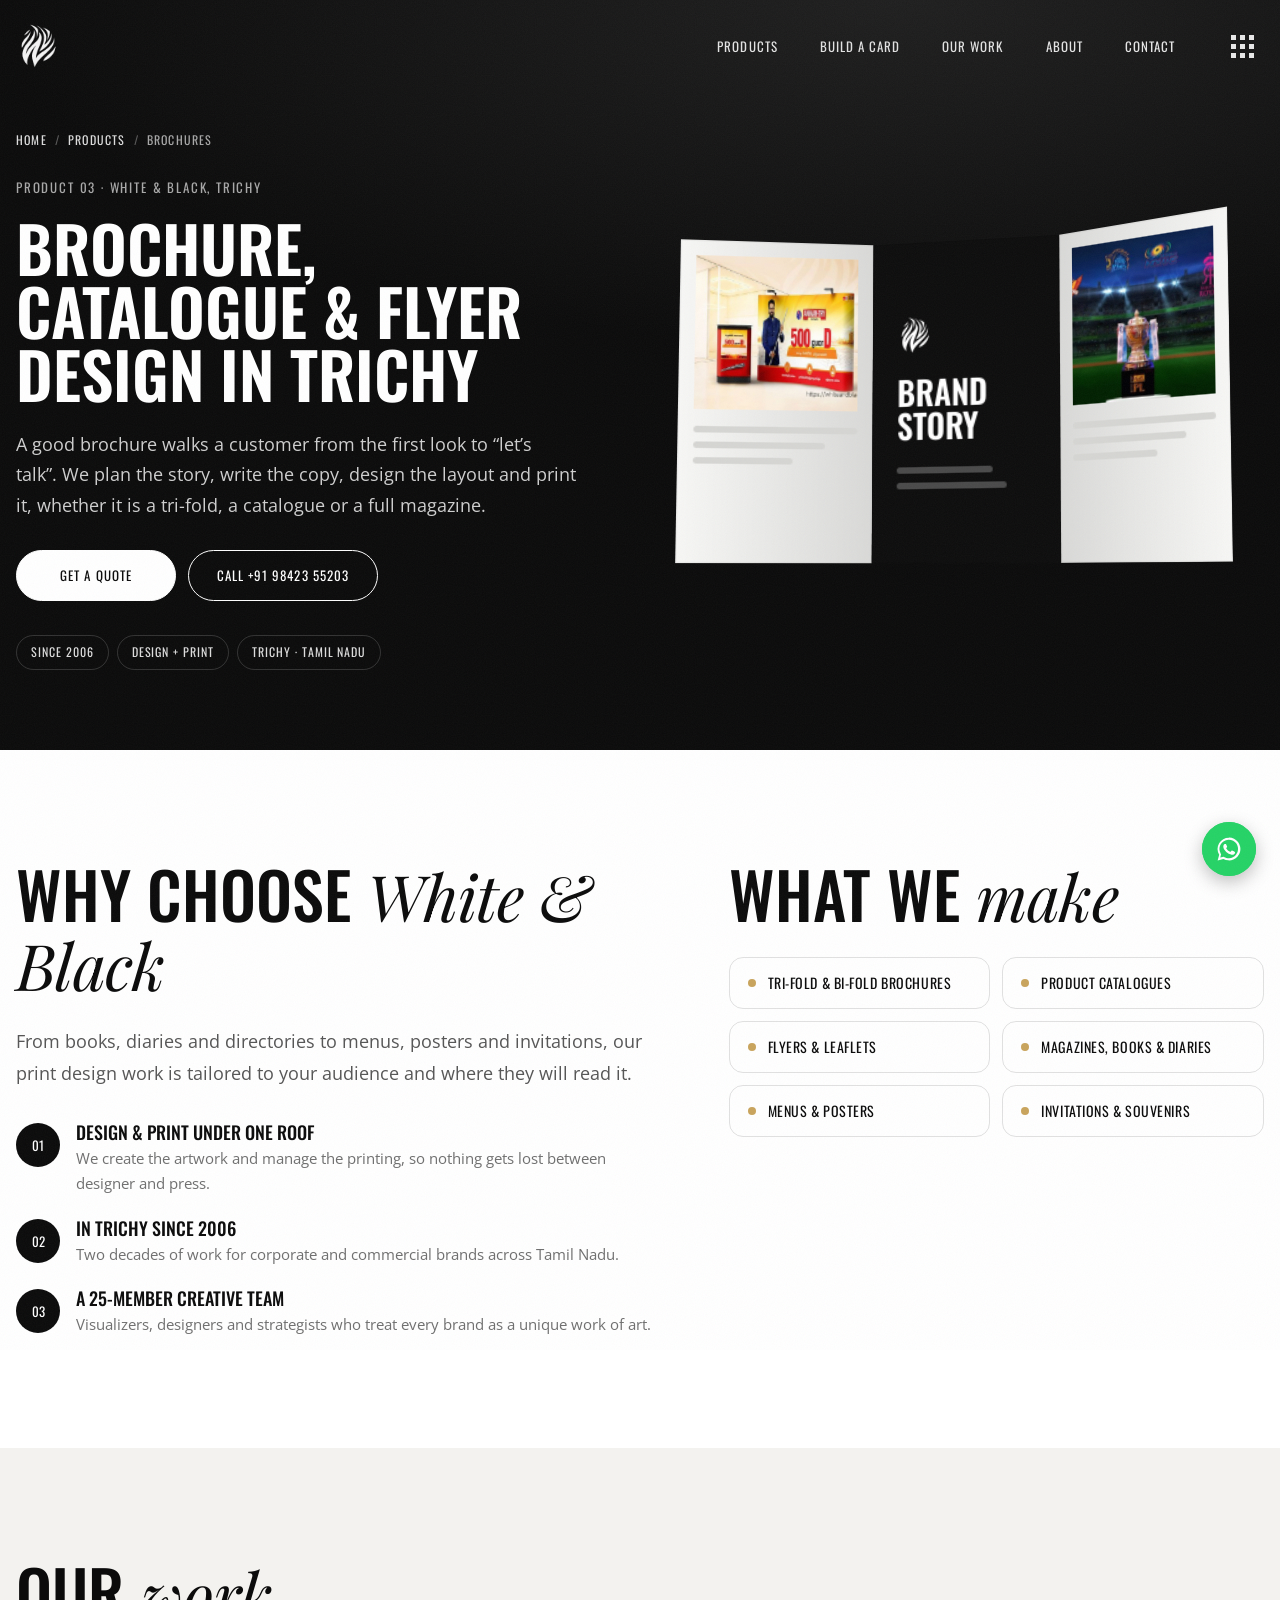
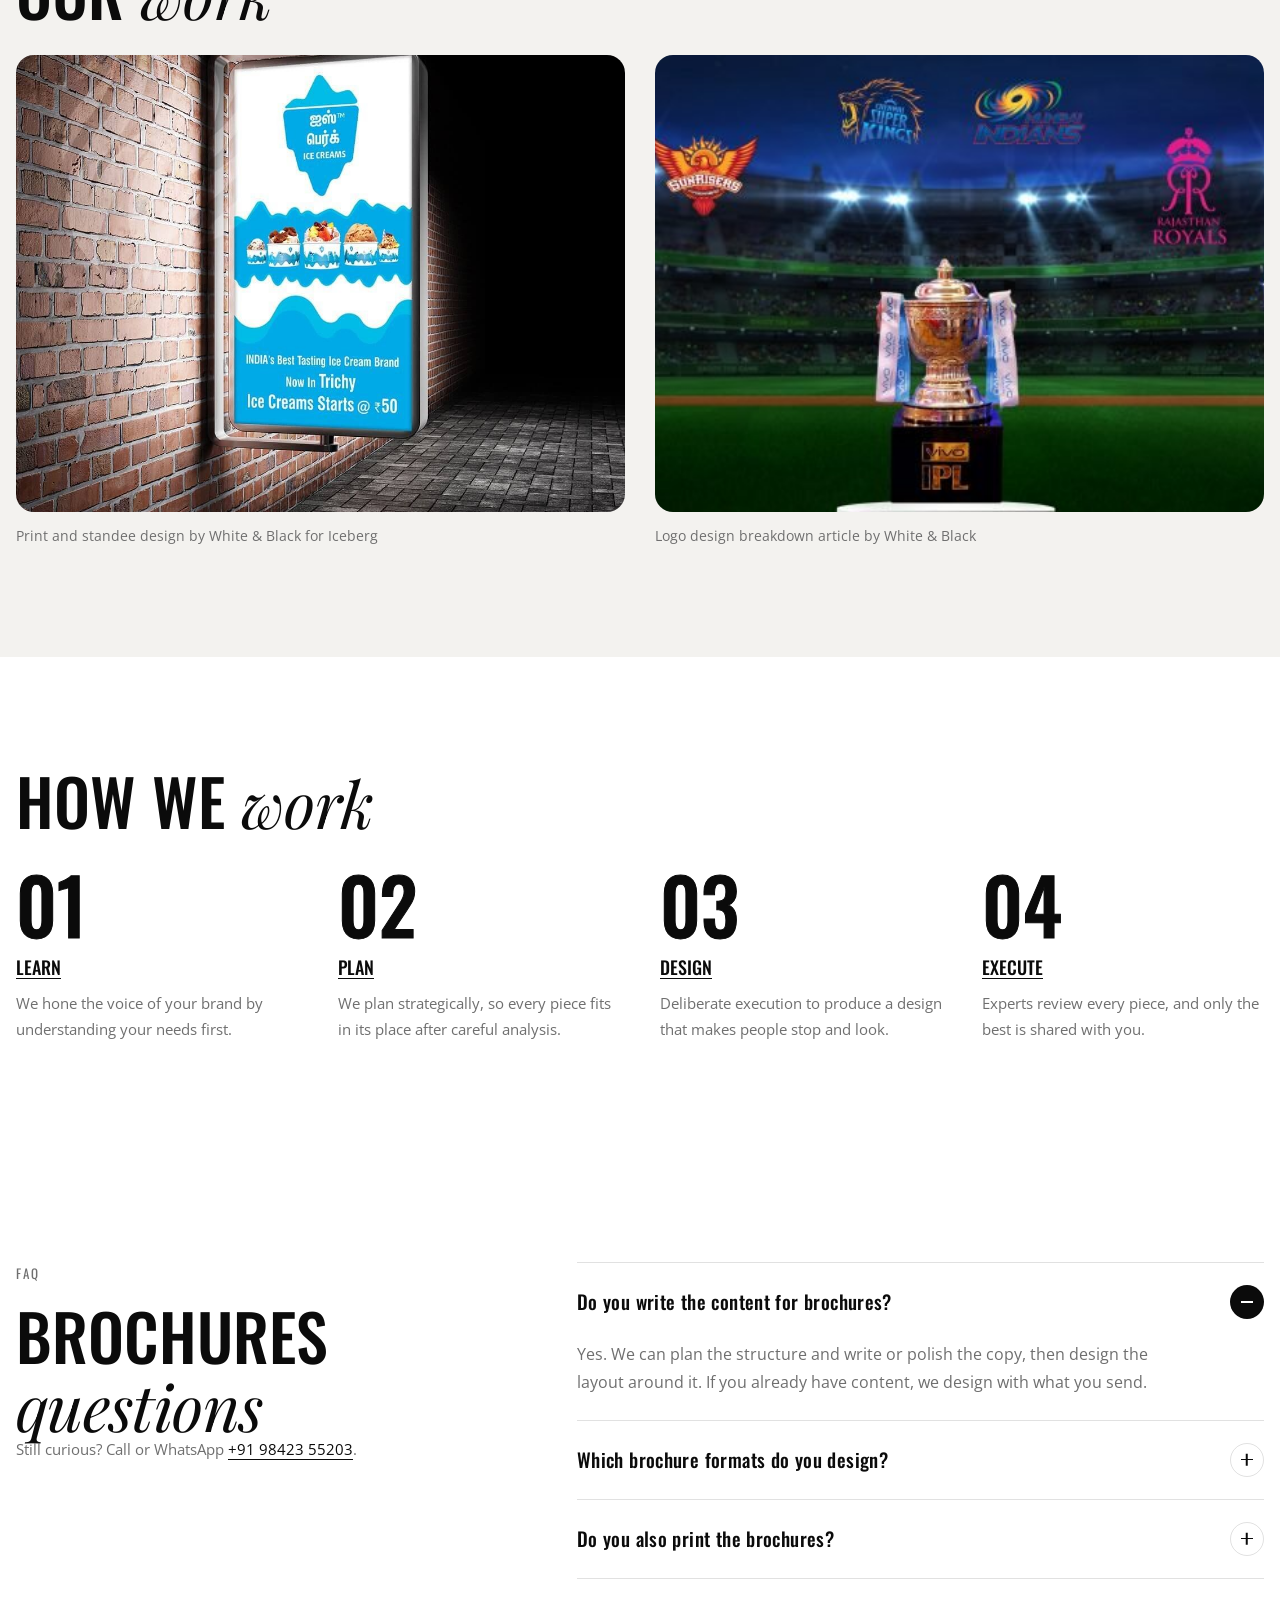
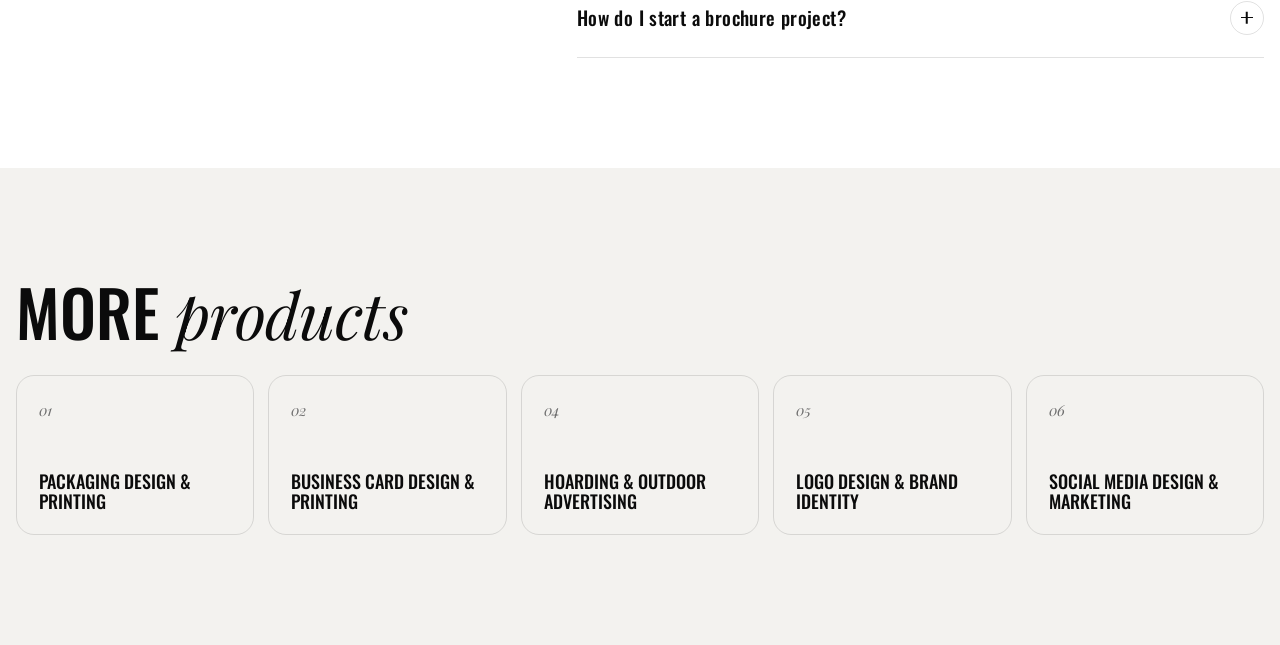
==== brochure-catalogue-design-trichy/index.html @ 186b3cb5 "White & Black website: animated product showcase, product pages and SEO" ====
<!doctype html>
<html lang="en-IN">
<head>
  <meta charset="utf-8">
  <meta name="viewport" content="width=device-width, initial-scale=1">
  <title>Brochure, Catalogue &amp; Flyer Design and Printing in Trichy | White &amp; Black</title>
  <meta name="description" content="Tri-fold brochures, product catalogues, flyers, menus, magazines and invitations designed and printed in Trichy by White &amp; Black, creative agency since 2006.">
  <link rel="canonical" href="https://whiteandblack.in/brochure-catalogue-design-trichy/">
  <meta name="robots" content="index, follow, max-image-preview:large, max-snippet:-1">
  <meta name="theme-color" content="#0b0b0b">
  <meta name="geo.region" content="IN-TN">
  <meta name="geo.placename" content="Tiruchirappalli, Tamil Nadu">
  <meta property="og:type" content="website">
  <meta property="og:site_name" content="White &amp; Black">
  <meta property="og:locale" content="en_IN">
  <meta property="og:title" content="Brochure, Catalogue &amp; Flyer Design and Printing in Trichy | White &amp; Black">
  <meta property="og:description" content="Tri-fold brochures, product catalogues, flyers, menus, magazines and invitations designed and printed in Trichy by White &amp; Black, creative agency since 2006.">
  <meta property="og:url" content="https://whiteandblack.in/brochure-catalogue-design-trichy/">
  <meta property="og:image" content="https://whiteandblack.in/images/case-1.jpg">
  <meta name="twitter:card" content="summary_large_image">
  <meta name="twitter:site" content="@whitenblackin">
  <meta name="twitter:title" content="Brochure, Catalogue &amp; Flyer Design and Printing in Trichy | White &amp; Black">
  <meta name="twitter:description" content="Tri-fold brochures, product catalogues, flyers, menus, magazines and invitations designed and printed in Trichy by White &amp; Black, creative agency since 2006.">
  <meta name="twitter:image" content="https://whiteandblack.in/images/case-1.jpg">
  <link rel="icon" type="image/png" href="../images/logo.png">
  <link rel="apple-touch-icon" href="../images/logo.png">
  <link rel="preconnect" href="https://fonts.googleapis.com">
  <link rel="preconnect" href="https://fonts.gstatic.com" crossorigin>
  <link href="https://fonts.googleapis.com/css2?family=Oswald:wght@300;400;500;600;700&family=Open+Sans:wght@400;600&family=Playfair+Display:ital,wght@1,400;1,600&display=swap" rel="stylesheet">
  <link rel="stylesheet" href="../style.css?v=14">
  <link rel="stylesheet" href="../product.css?v=3">
  <script type="application/ld+json">
{
  "@context": "https://schema.org",
  "@graph": [
    {
      "@type": "Service",
      "@id": "https://whiteandblack.in/brochure-catalogue-design-trichy/#service",
      "name": "Brochure & Catalogue Design",
      "serviceType": "Brochure & Catalogue Design",
      "description": "Tri-fold brochures, product catalogues, flyers, menus, magazines and invitations designed and printed in Trichy by White & Black, creative agency since 2006.",
      "url": "https://whiteandblack.in/brochure-catalogue-design-trichy/",
      "image": "https://whiteandblack.in/images/case-1.jpg",
      "areaServed": [
        {
          "@type": "City",
          "name": "Tiruchirappalli"
        },
        {
          "@type": "State",
          "name": "Tamil Nadu"
        }
      ],
      "provider": {
        "@type": "ProfessionalService",
        "@id": "https://whiteandblack.in/#business",
        "name": "White & Black",
        "url": "https://whiteandblack.in/",
        "telephone": "+919842355203",
        "email": "mail@whiteandblack.in",
        "image": "https://whiteandblack.in/images/hero-1.jpg",
        "address": {
          "@type": "PostalAddress",
          "streetAddress": "D46A, ABC Lotus Arcade, 6th Cross, Thillai Nagar East Extension",
          "addressLocality": "Tiruchirappalli",
          "addressRegion": "Tamil Nadu",
          "postalCode": "620018",
          "addressCountry": "IN"
        }
      },
      "hasOfferCatalog": {
        "@type": "OfferCatalog",
        "name": "Brochure & Catalogue Design",
        "itemListElement": [
          {
            "@type": "Offer",
            "itemOffered": {
              "@type": "Service",
              "name": "Tri-fold & bi-fold brochures"
            }
          },
          {
            "@type": "Offer",
            "itemOffered": {
              "@type": "Service",
              "name": "Product catalogues"
            }
          },
          {
            "@type": "Offer",
            "itemOffered": {
              "@type": "Service",
              "name": "Flyers & leaflets"
            }
          },
          {
            "@type": "Offer",
            "itemOffered": {
              "@type": "Service",
              "name": "Magazines, books & diaries"
            }
          },
          {
            "@type": "Offer",
            "itemOffered": {
              "@type": "Service",
              "name": "Menus & posters"
            }
          },
          {
            "@type": "Offer",
            "itemOffered": {
              "@type": "Service",
              "name": "Invitations & souvenirs"
            }
          }
        ]
      }
    },
    {
      "@type": "WebPage",
      "@id": "https://whiteandblack.in/brochure-catalogue-design-trichy/#webpage",
      "url": "https://whiteandblack.in/brochure-catalogue-design-trichy/",
      "name": "Brochure, Catalogue & Flyer Design and Printing in Trichy | White & Black",
      "description": "Tri-fold brochures, product catalogues, flyers, menus, magazines and invitations designed and printed in Trichy by White & Black, creative agency since 2006.",
      "isPartOf": {
        "@id": "https://whiteandblack.in/#website"
      },
      "about": {
        "@id": "https://whiteandblack.in/brochure-catalogue-design-trichy/#service"
      },
      "breadcrumb": {
        "@id": "https://whiteandblack.in/brochure-catalogue-design-trichy/#breadcrumb"
      },
      "inLanguage": "en-IN",
      "primaryImageOfPage": "https://whiteandblack.in/images/case-1.jpg"
    },
    {
      "@type": "BreadcrumbList",
      "@id": "https://whiteandblack.in/brochure-catalogue-design-trichy/#breadcrumb",
      "itemListElement": [
        {
          "@type": "ListItem",
          "position": 1,
          "name": "Home",
          "item": "https://whiteandblack.in/"
        },
        {
          "@type": "ListItem",
          "position": 2,
          "name": "Products",
          "item": "https://whiteandblack.in/#services"
        },
        {
          "@type": "ListItem",
          "position": 3,
          "name": "Brochure & Catalogue Design",
          "item": "https://whiteandblack.in/brochure-catalogue-design-trichy/"
        }
      ]
    },
    {
      "@type": "FAQPage",
      "@id": "https://whiteandblack.in/brochure-catalogue-design-trichy/#faq",
      "mainEntity": [
        {
          "@type": "Question",
          "name": "Do you write the content for brochures?",
          "acceptedAnswer": {
            "@type": "Answer",
            "text": "Yes. We can plan the structure and write or polish the copy, then design the layout around it. If you already have content, we design with what you send."
          }
        },
        {
          "@type": "Question",
          "name": "Which brochure formats do you design?",
          "acceptedAnswer": {
            "@type": "Answer",
            "text": "Tri-fold, bi-fold and multi-page brochures, product catalogues, flyers, leaflets, magazines, menus, directories, diaries and invitations."
          }
        },
        {
          "@type": "Question",
          "name": "Do you also print the brochures?",
          "acceptedAnswer": {
            "@type": "Answer",
            "text": "Yes. As a print partner we prepare print-ready files and manage the printing, so the colours and folds come out as designed."
          }
        },
        {
          "@type": "Question",
          "name": "How do I start a brochure project?",
          "acceptedAnswer": {
            "@type": "Answer",
            "text": "Call or WhatsApp us on +91 98423 55203 or send your requirement through the quote form with the format, page count and quantity you need."
          }
        }
      ]
    }
  ]
}
  </script>
</head>
<body class="ppage" data-product="Brochure &amp; Catalogue Design">

  <header class="header" id="header">
    <div class="container header__inner">
      <a href="../" class="logo" aria-label="Home"><span class="logo-mask"></span></a>
      <nav class="nav">
        <a href="../#services" class="roll">Products</a>
        <a href="../#build" class="roll">Build a Card</a>
        <a href="../#work" class="roll">Our Work</a>
        <a href="../#about" class="roll">About</a>
        <a href="../#contact" class="roll">Contact</a>
      </nav>
      <button class="grid-btn" id="menuBtn" aria-label="Open menu" aria-expanded="false" data-magnetic="0.4">
        <span></span><span></span><span></span><span></span><span></span><span></span><span></span><span></span><span></span>
      </button>
    </div>
  </header>

  <div class="menu" id="menu" aria-hidden="true" data-lenis-prevent>
    <div class="menu__bg"></div>
    <div class="container menu__inner">
      <nav class="menu__nav">
        <a href="../#products" style="--i:0"><span class="menu__no">01</span><span class="menu__mask"><span class="menu__txt">Products</span></span></a>
        <a href="../#services" style="--i:1"><span class="menu__no">02</span><span class="menu__mask"><span class="menu__txt">Services</span></span></a>
        <a href="../#build" style="--i:2"><span class="menu__no">03</span><span class="menu__mask"><span class="menu__txt">Build a Card</span></span></a>
        <a href="../#work" style="--i:3"><span class="menu__no">04</span><span class="menu__mask"><span class="menu__txt">Our Work</span></span></a>
        <a href="../#about" style="--i:4"><span class="menu__no">05</span><span class="menu__mask"><span class="menu__txt">About</span></span></a>
        <a href="../#contact" style="--i:5"><span class="menu__no">06</span><span class="menu__mask"><span class="menu__txt">Contact</span></span></a>
      </nav>
      <div class="menu__side">
        <p class="label">Say hello</p>
        <a href="mailto:mail@whiteandblack.in" class="menu__mail">mail@whiteandblack.in</a>
        <p>D46A, ABC Lotus Arcade, 6th Cross, Thillai Nagar East Extn., Trichy 620018 · <a href="tel:+919842355203">+91 98423 55203</a></p>
        <div class="menu__social"><a href="https://www.facebook.com/whiteandblackindia/" target="_blank" rel="noopener">Facebook</a><a href="https://www.instagram.com/whiteandblack_in/" target="_blank" rel="noopener">Instagram</a><a href="https://www.linkedin.com/company/whiteandblackindia" target="_blank" rel="noopener">LinkedIn</a><a href="https://twitter.com/whitenblackin" target="_blank" rel="noopener">Twitter</a></div>
      </div>
    </div>
  </div>

  <main>
    <section class="phero">
      <div class="container phero__grid">
        <div>
          <nav class="crumbs" aria-label="Breadcrumb"><ol><li><a href="../">Home</a></li><li><a href="../#services">Products</a></li><li aria-current="page">Brochures</li></ol></nav>
          <p class="label">Product 03 · White &amp; Black, Trichy</p>
          <h1>Brochure, Catalogue &amp; Flyer Design in Trichy</h1>
          <p class="phero__intro">A good brochure walks a customer from the first look to “let’s talk”. We plan the story, write the copy, design the layout and print it, whether it is a tri-fold, a catalogue or a full magazine.</p>
          <div class="phero__cta">
            <button class="btn" data-open-popup>Get a Quote</button>
            <a href="tel:+919842355203" class="btn btn--ghost">Call +91 98423 55203</a>
          </div>
          <ul class="phero__facts"><li>Since 2006</li><li>Design + Print</li><li>Trichy · Tamil Nadu</li></ul>
        </div>
        <div class="pvisual" aria-hidden="true">
          <div class="prod is-active">
            <div class="tilt tilt--tri">
              <div class="trifold" id="trifold">
                <div class="tri tri--left"><div class="tri__img" style="background-image:url(../images/case-3.jpg)"></div><i></i><i></i><i></i></div>
                <div class="tri tri--mid"><span class="logo-mask"></span><b>Brand<br>Story</b><i></i><i></i></div>
                <div class="tri tri--right"><div class="tri__img" style="background-image:url(../images/blog-2.jpg)"></div><i></i><i></i><i></i></div>
              </div>
            </div>
          </div>
        </div>
      </div>
    </section>

    <section class="psec pabout">
      <div class="container pabout__grid">
        <div class="pabout__text">
          <h2 class="section-title" data-reveal>Why choose <em>White &amp; Black</em></h2>
          <p data-reveal>From books, diaries and directories to menus, posters and invitations, our print design work is tailored to your audience and where they will read it.</p>
          <ul class="reasons">
            <li data-reveal><i>01</i><div><h3>Design &amp; print under one roof</h3><p>We create the artwork and manage the printing, so nothing gets lost between designer and press.</p></div></li>
            <li data-reveal><i>02</i><div><h3>In Trichy since 2006</h3><p>Two decades of work for corporate and commercial brands across Tamil Nadu.</p></div></li>
            <li data-reveal><i>03</i><div><h3>A 25-member creative team</h3><p>Visualizers, designers and strategists who treat every brand as a unique work of art.</p></div></li>
          </ul>
        </div>
        <div>
          <h2 class="section-title" data-reveal>What we <em>make</em></h2>
          <ul class="items" data-reveal><li>Tri-fold &amp; bi-fold brochures</li><li>Product catalogues</li><li>Flyers &amp; leaflets</li><li>Magazines, books &amp; diaries</li><li>Menus &amp; posters</li><li>Invitations &amp; souvenirs</li></ul>
        </div>
      </div>
    </section>

    <section class="psec psec--cream pwork">
      <div class="container">
        <h2 class="section-title" data-reveal>Our <em>work</em></h2>
        <div class="pwork__grid"><figure data-reveal><img src="../images/case-1.jpg" alt="Print and standee design by White &amp; Black for Iceberg" loading="lazy" decoding="async"><figcaption>Print and standee design by White &amp; Black for Iceberg</figcaption></figure><figure data-reveal><img src="../images/blog-2.jpg" alt="Logo design breakdown article by White &amp; Black" loading="lazy" decoding="async"><figcaption>Logo design breakdown article by White &amp; Black</figcaption></figure></div>
      </div>
    </section>

    <section class="psec process">
      <div class="container">
        <h2 class="section-title" data-reveal>How we <em>work</em></h2>
        <div class="steps"><div class="step is-active"><span class="step__num">01</span><h3 class="step__t">Learn</h3><p>We hone the voice of your brand by understanding your needs first.</p></div><div class="step is-active"><span class="step__num">02</span><h3 class="step__t">Plan</h3><p>We plan strategically, so every piece fits in its place after careful analysis.</p></div><div class="step is-active"><span class="step__num">03</span><h3 class="step__t">Design</h3><p>Deliberate execution to produce a design that makes people stop and look.</p></div><div class="step is-active"><span class="step__num">04</span><h3 class="step__t">Execute</h3><p>Experts review every piece, and only the best is shared with you.</p></div></div>
      </div>
    </section>

    <section class="psec faq" id="faq">
      <div class="container faq__grid">
        <div class="faq__head">
          <p class="label">FAQ</p>
          <h2 class="section-title">Brochures <em>questions</em></h2>
          <p class="faq__note">Still curious? Call or WhatsApp <a href="tel:+919842355203">+91 98423 55203</a>.</p>
        </div>
        <div class="faq__list">
          <details class="faq__item" open><summary><h3 class="faq__q">Do you write the content for brochures?</h3><i></i></summary><p class="faq__a">Yes. We can plan the structure and write or polish the copy, then design the layout around it. If you already have content, we design with what you send.</p></details>
          <details class="faq__item"><summary><h3 class="faq__q">Which brochure formats do you design?</h3><i></i></summary><p class="faq__a">Tri-fold, bi-fold and multi-page brochures, product catalogues, flyers, leaflets, magazines, menus, directories, diaries and invitations.</p></details>
          <details class="faq__item"><summary><h3 class="faq__q">Do you also print the brochures?</h3><i></i></summary><p class="faq__a">Yes. As a print partner we prepare print-ready files and manage the printing, so the colours and folds come out as designed.</p></details>
          <details class="faq__item"><summary><h3 class="faq__q">How do I start a brochure project?</h3><i></i></summary><p class="faq__a">Call or WhatsApp us on +91 98423 55203 or send your requirement through the quote form with the format, page count and quantity you need.</p></details>
        </div>
      </div>
    </section>

    <section class="psec psec--cream pmore">
      <div class="container">
        <h2 class="section-title" data-reveal>More <em>products</em></h2>
        <div class="pmore__grid" data-reveal><a href="../packaging-design-printing-trichy/" class="pm"><span>01</span><b>Packaging Design &amp; Printing</b></a><a href="../business-card-printing-trichy/" class="pm"><span>02</span><b>Business Card Design &amp; Printing</b></a><a href="../hoarding-outdoor-advertising-trichy/" class="pm"><span>04</span><b>Hoarding &amp; Outdoor Advertising</b></a><a href="../logo-design-branding-trichy/" class="pm"><span>05</span><b>Logo Design &amp; Brand Identity</b></a><a href="../social-media-marketing-trichy/" class="pm"><span>06</span><b>Social Media Design &amp; Marketing</b></a></div>
      </div>
    </section>
  </main>

  

  <div class="popup" id="popup" aria-hidden="true">
    <form class="popup__box" id="popupForm" data-lenis-prevent>
      <button type="button" class="popup__close" id="popupClose" aria-label="Close">&times;</button>
      <h4>Your Requirements</h4>
      <label>Name *<input required></label>
      <label>Email *<input type="email" required></label>
      <label>Phone *<input type="tel" required></label>
      <label>Location *<input required></label>
      <fieldset>
        <legend>Looking for *</legend>
        <label class="chk"><input type="checkbox"> Branding &amp; Print</label>
        <label class="chk"><input type="checkbox"> Logo Design</label>
        <label class="chk"><input type="checkbox"> Outdoor Advertisement</label>
        <label class="chk"><input type="checkbox"> Product Packaging Design</label>
        <label class="chk"><input type="checkbox"> Printing Design</label>
        <label class="chk"><input type="checkbox"> Social Media</label>
        <label class="chk"><input type="checkbox"> Others</label>
      </fieldset>
      <label>Notes<input id="popupNotes" placeholder="Anything we should know"></label>
      <button class="btn" type="submit">Submit</button>
    </form>
  </div>

  <a href="https://wa.me/919842355203" class="whatsapp" aria-label="Chat with White &amp; Black on WhatsApp" target="_blank" rel="noopener">
    <svg viewBox="0 0 32 32" width="28" height="28"><path fill="#fff" d="M16 3a13 13 0 0 0-11.2 19.6L3 29l6.6-1.7A13 13 0 1 0 16 3zm0 23.6c-2 0-4-.6-5.7-1.6l-.4-.2-3.9 1 1-3.8-.3-.4A10.6 10.6 0 1 1 16 26.6zm5.8-7.9c-.3-.2-1.9-.9-2.2-1s-.5-.2-.7.2-.8 1-1 1.2-.4.2-.7 0a8.7 8.7 0 0 1-4.3-3.7c-.3-.6.3-.5.9-1.7.1-.2 0-.4 0-.5l-1-2.4c-.3-.6-.5-.5-.7-.5h-.6c-.2 0-.6.1-.9.4s-1.1 1.1-1.1 2.7 1.2 3.2 1.3 3.4 2.3 3.5 5.6 4.9c2.1.9 2.9 1 4 .8.6-.1 1.9-.8 2.2-1.5s.3-1.4.2-1.5-.3-.3-.6-.4z"/></svg>
  </a>

  <script src="../product.js?v=1"></script>
</body>
</html>
---- style.css ----
/* =========================================================
   White & Black — product showcase
   Every service is presented like a product launch:
   3D packaging, cards, brochures and hoardings on a stage.
   ========================================================= */
:root{
  --ink:#0b0b0b;
  --paper:#ffffff;
  --cream:#f3f2ef;
  --gold:#c9a45c;
  --foil:linear-gradient(110deg,#8a6420 0%,#f6e3a6 22%,#b8862f 40%,#fff4cf 55%,#a3762a 72%,#e9cf8a 100%);
  --fg:var(--ink);
  --bg:var(--paper);
  --muted:#6f6f6f;
  --line:rgba(11,11,11,.12);
  --head:'Oswald',sans-serif;
  --body:'Open Sans',sans-serif;
  --serif:'Playfair Display',Georgia,serif;
  --ease:cubic-bezier(.7,0,.2,1);
  --ease-out:cubic-bezier(.16,1,.3,1);
}
/* dark sections flip the palette locally */
.stage,.anatomy,.work,.footer,.menu{--fg:#fff;--bg:var(--ink);--muted:#9b9b9b;--line:rgba(255,255,255,.16)}

*{box-sizing:border-box;margin:0;padding:0}
html.lenis,html.lenis body{height:auto}
.lenis.lenis-smooth{scroll-behavior:auto!important}
html{scroll-behavior:smooth}
body{font-family:var(--body);color:var(--fg);background:var(--paper);font-size:15px;line-height:1.7;overflow-x:hidden}
body.is-loading{overflow:hidden}
img{max-width:100%;display:block}
a{color:inherit;text-decoration:none}
button{font:inherit;cursor:pointer;background:none;border:0;color:inherit}
input{font:inherit}
h1,h2,h3,h4,h5{font-family:var(--head);text-transform:uppercase;color:var(--fg);font-weight:500;line-height:1.05}
em{font-family:var(--serif);font-style:italic;font-weight:400;text-transform:none;letter-spacing:-.01em}
::selection{background:var(--ink);color:var(--paper)}
.container{width:min(1300px,100% - 32px);margin-inline:auto}
.section{padding:130px 0}
.label{font-family:var(--head);font-size:13px;letter-spacing:.14em;text-transform:uppercase;color:var(--muted);margin-bottom:18px}
.section-head{margin-bottom:60px}
.section-head--row{display:flex;justify-content:space-between;align-items:flex-end;gap:30px}
.section-title{font-size:clamp(38px,5vw,74px);font-weight:500}
.section-note{max-width:300px;color:var(--muted)}

/* logo as a mask, so it can be any colour or foil */
.logo-mask{display:inline-block;width:40px;aspect-ratio:1;background:currentColor;
  -webkit-mask:url(images/logo.png) center/contain no-repeat;mask:url(images/logo.png) center/contain no-repeat}

/* split text */
.w{display:inline-block;overflow:hidden;vertical-align:top;padding:0 .06em .12em;margin:0 -.06em -.12em}
.c{display:inline-block;will-change:transform}

/* paper grain */
body::after{content:"";position:fixed;inset:-50%;z-index:200;pointer-events:none;opacity:.045;
  background-image:url("data:image/svg+xml,%3Csvg xmlns='http://www.w3.org/2000/svg' width='160' height='160'%3E%3Cfilter id='n'%3E%3CfeTurbulence type='fractalNoise' baseFrequency='.9' numOctaves='3' stitchTiles='stitch'/%3E%3C/filter%3E%3Crect width='100%25' height='100%25' filter='url(%23n)'/%3E%3C/svg%3E");
  animation:grain 1s steps(6) infinite}
@keyframes grain{0%,100%{transform:translate(0,0)}20%{transform:translate(-3%,2%)}40%{transform:translate(2%,-3%)}60%{transform:translate(-2%,-1%)}80%{transform:translate(3%,3%)}}
@keyframes spin{to{transform:rotate(360deg)}}
@keyframes ping{0%{transform:scale(.8);opacity:1}100%{transform:scale(1.6);opacity:0}}
@keyframes float{50%{transform:translateY(-14px)}}
@keyframes shimmer{to{background-position:200% 0}}

/* ---------- buttons ---------- */
.btn{position:relative;display:inline-flex;justify-content:center;align-items:center;overflow:hidden;isolation:isolate;background:var(--fg);color:var(--bg);font-family:var(--head);text-transform:uppercase;font-size:13px;letter-spacing:.08em;padding:16px 28px;min-width:160px;border:1px solid var(--fg);border-radius:100px;transition:color .5s var(--ease)}
.btn__fill{position:absolute;inset:-1px;z-index:-1;background:var(--bg);transform:translateY(101%);border-radius:50% 50% 0 0/100% 100% 0 0;transition:transform .7s var(--ease),border-radius .7s var(--ease)}
.btn:hover{color:var(--fg)}
.btn:hover .btn__fill{transform:none;border-radius:0}
.btn--ghost{background:transparent;color:var(--fg)}
.btn--ghost .btn__fill{background:var(--fg)}
.btn--ghost:hover{color:var(--bg)}
.roll-label{display:block;position:relative;overflow:hidden;line-height:1.3}
.roll-label>span{display:block;transition:transform .55s var(--ease)}
.roll-label::after{content:attr(data-text);position:absolute;left:0;top:100%;width:100%;transition:transform .55s var(--ease)}
.btn:hover .roll-label>span,.btn:hover .roll-label::after,.roll:hover .roll-label>span,.roll:hover .roll-label::after{transform:translateY(-100%)}
.roll{display:inline-block}
.arrow{width:54px;height:54px;border:1px solid var(--fg);border-radius:50%;font-size:18px;transition:background-color .4s,color .4s}
.arrow:hover{background:var(--fg);color:var(--bg)}
.link-arrow{font-family:var(--head);text-transform:uppercase;font-size:13px;letter-spacing:.08em;border-bottom:1px solid var(--fg);padding-bottom:4px}
.glass{background:rgba(255,255,255,.06);border:1px solid rgba(255,255,255,.14);backdrop-filter:blur(16px);-webkit-backdrop-filter:blur(16px);border-radius:22px;box-shadow:0 30px 80px -30px rgba(0,0,0,.6)}

/* ---------- preloader ---------- */
.loader{position:fixed;inset:0;z-index:300;color:#fff}
.loader__panel{position:absolute;left:0;right:0;height:50.5%;background:var(--ink)}
.loader__panel--top{top:0}.loader__panel--bottom{bottom:0}
.loader__content{position:absolute;inset:0;display:flex;flex-direction:column;align-items:center;justify-content:center;gap:22px;padding:0 24px}
.loader__logo{width:64px;color:#fff}
.loader__word{font-family:var(--head);font-size:clamp(44px,8vw,120px);text-transform:uppercase;font-weight:600;line-height:1}
.loader__word em{font-weight:400;font-size:.8em}
.loader__meta{position:absolute;left:32px;right:32px;bottom:28px;display:flex;justify-content:space-between;align-items:flex-end;font-family:var(--head);text-transform:uppercase;font-size:12px;letter-spacing:.14em;opacity:.7}
.loader__count{font-size:clamp(48px,7vw,96px);font-weight:300;letter-spacing:0;line-height:.8}

/* ---------- cursor ---------- */
.cursor,.cursor-label{position:fixed;top:0;left:0;pointer-events:none;z-index:250;display:none}
.has-cursor .cursor{display:block}
.has-cursor .cursor-label{display:grid}
.has-cursor,.has-cursor a,.has-cursor button,.has-cursor label{cursor:none}
.cursor{width:14px;height:14px;margin:-7px 0 0 -7px;border-radius:50%;background:#fff;mix-blend-mode:difference;transition:width .35s var(--ease-out),height .35s var(--ease-out),margin .35s var(--ease-out),opacity .3s}
.cursor.is-hover{width:56px;height:56px;margin:-28px 0 0 -28px}
.cursor.is-hidden{opacity:0}
.cursor-label{width:96px;height:96px;margin:-48px 0 0 -48px;border-radius:50%;background:#fff;color:var(--ink);mix-blend-mode:difference;place-items:center;font-family:var(--head);text-transform:uppercase;font-size:13px;letter-spacing:.1em;transform:scale(0);transition:transform .45s var(--ease-out)}
.cursor-label.is-on{transform:scale(1)}
.progress{position:fixed;top:0;left:0;right:0;height:3px;background:#fff;mix-blend-mode:difference;transform-origin:0 50%;transform:scaleX(0);z-index:120}

/* ---------- header (difference blend keeps it readable on any section) ---------- */
.header{position:fixed;inset:0 0 auto;z-index:110;color:#fff;mix-blend-mode:difference;transition:transform .6s var(--ease)}
.header.is-hidden{transform:translateY(-100%)}
.header__inner{display:flex;align-items:center;justify-content:space-between;height:92px}
.logo .logo-mask{width:46px;display:block;transition:transform .5s var(--ease)}
.logo:hover .logo-mask{transform:rotate(-10deg) scale(1.06)}
.nav{display:flex;gap:42px;margin-left:auto;margin-right:46px}
.nav a{font-family:var(--head);text-transform:uppercase;font-size:13px;letter-spacing:.08em}
.grid-btn{display:grid;grid-template-columns:repeat(3,5px);gap:4px;padding:10px}
.grid-btn span{width:5px;height:5px;background:#fff;transition:transform .5s var(--ease),opacity .4s}
.grid-btn:hover span:nth-child(odd){transform:scale(1.5)}
.grid-btn:hover span:nth-child(even){transform:scale(.4)}
body.menu-open .grid-btn span:nth-child(even){transform:scale(0)}
body.menu-open .grid-btn span:nth-child(odd){transform:scale(1.25)}
body.menu-open .header{transform:none}
body.menu-open .nav{opacity:0;pointer-events:none}

/* ---------- menu ---------- */
.menu{position:fixed;inset:0;z-index:105;color:#fff;visibility:hidden;transition:visibility 0s 1s}
.menu.is-open{visibility:visible;transition:none}
.menu__bg{position:absolute;inset:0;background:var(--ink);clip-path:circle(0% at calc(100% - 60px) 46px);transition:clip-path 1s var(--ease)}
.menu.is-open .menu__bg{clip-path:circle(150% at calc(100% - 60px) 46px)}
.menu__inner{position:relative;height:100%;display:grid;grid-template-columns:1.6fr 1fr;align-items:center;gap:40px;padding-top:80px}
.menu__nav{display:flex;flex-direction:column}
.menu__nav a{display:flex;align-items:flex-start;gap:18px;padding:2px 0;transition:opacity .4s}
.menu__nav:hover a{opacity:.3}
.menu__nav a:hover{opacity:1}
.menu__no{font-family:var(--head);font-size:13px;margin-top:14px;opacity:.5}
.menu__mask{overflow:hidden;display:block}
.menu__txt{display:block;font-family:var(--head);text-transform:uppercase;font-size:clamp(38px,6vw,86px);line-height:1.05;font-weight:500;transform:translateY(110%);transition:transform .9s var(--ease-out)}
.menu.is-open .menu__txt{transform:none;transition-delay:calc(.35s + var(--i) * .06s)}
.menu__side{opacity:0;transform:translateY(30px);transition:opacity .6s,transform .8s var(--ease-out)}
.menu.is-open .menu__side{opacity:1;transform:none;transition-delay:.7s}
.menu__mail{display:inline-block;font-family:var(--serif);font-style:italic;font-size:clamp(22px,2.4vw,34px);border-bottom:1px solid rgba(255,255,255,.3);margin-bottom:20px}
.menu__side p{opacity:.7;margin-bottom:24px}
.menu__social{display:flex;flex-wrap:wrap;gap:22px;font-family:var(--head);text-transform:uppercase;font-size:13px;letter-spacing:.08em}

/* =========================================================
   1. PRODUCT STAGE (hero)
   ========================================================= */
.stage{position:relative;min-height:100vh;min-height:100svh;background:radial-gradient(120% 80% at 70% 0%,#1d1d1d 0%,#0b0b0b 55%);color:var(--fg);overflow:hidden;display:flex;flex-direction:column;padding-top:100px}
.stage__spot{position:absolute;top:-10%;right:8%;width:55vw;height:120%;background:conic-gradient(from 180deg at 50% 0%,transparent 160deg,rgba(255,255,255,.10) 175deg,rgba(255,255,255,.16) 180deg,rgba(255,255,255,.10) 185deg,transparent 200deg);filter:blur(8px);pointer-events:none;transform-origin:50% 0}
.stage__dust{position:absolute;inset:0;pointer-events:none}
.dust{position:absolute;width:var(--s,2px);height:var(--s,2px);border-radius:50%;background:#fff;opacity:0;animation:dust var(--d,9s) linear var(--delay,0s) infinite}
@keyframes dust{0%{transform:translate(0,0);opacity:0}15%{opacity:.6}85%{opacity:.4}100%{transform:translate(var(--dx,20px),-180px);opacity:0}}
.stage__word{position:absolute;left:50%;top:50%;transform:translate(-50%,-50%);font-family:var(--head);font-weight:700;text-transform:uppercase;font-size:clamp(90px,17vw,300px);line-height:1;letter-spacing:-.02em;white-space:nowrap;color:transparent;-webkit-text-stroke:1px rgba(255,255,255,.09);pointer-events:none;user-select:none}
.stage__grid{position:relative;z-index:2;flex:1;display:grid;grid-template-columns:440px 1fr;align-items:center;gap:40px}
.stage__card{padding:34px 34px 30px;max-width:440px}
.stage__kicker{font-family:var(--head);text-transform:uppercase;letter-spacing:.2em;font-size:13px;color:var(--gold)}
.stage__verbs{display:grid;margin:2px 0 18px}
.stage__verb{grid-area:1/1;font-family:var(--head);text-transform:uppercase;font-weight:700;font-size:clamp(54px,6vw,92px);line-height:.95;color:#fff;visibility:hidden}
.stage__verb.is-active{visibility:visible}
.stage__infos{display:grid;margin-bottom:26px}
.stage__info{grid-area:1/1;visibility:hidden;opacity:0}
.stage__info.is-active{visibility:visible;opacity:1}
.stage__name{font-size:20px;letter-spacing:.04em;margin-bottom:8px}
.stage__info p{color:#bdbdbd;font-size:14px;margin-bottom:18px}
.specs{list-style:none;display:grid;grid-template-columns:repeat(3,1fr);border-top:1px solid var(--line)}
.specs li{padding:12px 10px 0 0;display:flex;flex-direction:column;line-height:1.3}
.specs li+li{padding-left:12px;border-left:1px solid var(--line)}
.specs b{font-family:var(--head);font-weight:500;font-size:16px;text-transform:uppercase}
.specs span{font-size:12px;color:var(--muted)}
.stage__cta{display:flex;gap:12px;flex-wrap:wrap}
.stage__cta .btn{min-width:0;flex:1}

.stage__products{position:relative;height:min(72vh,600px);touch-action:pan-y}
.stage__floor{position:absolute;left:50%;bottom:9%;width:70%;height:70px;transform:translateX(-50%);background:radial-gradient(closest-side,rgba(255,255,255,.16),transparent);filter:blur(4px)}
.stage__floor::after{content:"";position:absolute;left:20%;right:20%;top:38%;height:22px;border-radius:50%;background:rgba(0,0,0,.85);filter:blur(10px)}
.prod{position:absolute;inset:0;display:grid;place-items:center;perspective:1300px;visibility:hidden}
.prod.is-active{visibility:visible}
.float{transform-style:preserve-3d;animation:float 6s ease-in-out infinite;scale:1.3}
.tilt{transform-style:preserve-3d;transform:rotateX(calc(-20deg + var(--my,0) * 1deg)) rotateY(calc(var(--mx,0) * 1deg))}

/* --- 3D box (shared by hero + unboxing) --- */
.box3d{position:relative;width:0;height:0;transform-style:preserve-3d;transform:rotateY(-35deg)}
.face{position:absolute;left:0;top:0;display:flex;flex-direction:column;align-items:center;justify-content:center;gap:10px;overflow:hidden}
.face--front{width:var(--w);height:var(--h);transform:translate(-50%,-50%) translateZ(calc(var(--d) / 2));background:linear-gradient(160deg,#1b1b1b,#070707);color:#fff;box-shadow:inset 0 0 0 1px rgba(255,255,255,.06)}
.face--front .logo-mask{width:46px;background:var(--foil);background-size:200% 100%;animation:shimmer 4s linear infinite}
.face--front b{font-family:var(--head);font-weight:500;font-size:11px;letter-spacing:.32em;text-transform:uppercase}
.foil-line{position:absolute;inset:10px;border:1px solid rgba(201,164,92,.55);pointer-events:none}
.face--back{width:var(--w);height:var(--h);transform:translate(-50%,-50%) rotateY(180deg) translateZ(calc(var(--d) / 2));background:#0d0d0d}
.face--right,.face--left{width:var(--d);height:var(--h)}
.face--right{transform:translate(-50%,-50%) rotateY(90deg) translateZ(calc(var(--w) / 2))}
.face--left{transform:translate(-50%,-50%) rotateY(-90deg) translateZ(calc(var(--w) / 2))}
.side-print{background:#ececea repeating-linear-gradient(135deg,rgba(0,0,0,.08) 0 2px,transparent 2px 12px);color:#111}
.face--left.side-print{background-color:#d9d9d6}
.side-print b{font-family:var(--head);font-weight:500;font-size:11px;letter-spacing:.24em;text-transform:uppercase;background:#ececea;padding:4px 10px}
.face--bottom{width:var(--w);height:var(--d);transform:translate(-50%,-50%) rotateX(-90deg) translateZ(calc(var(--h) / 2));background:#000;box-shadow:0 0 60px 30px rgba(0,0,0,.6)}
.lid-hinge{position:absolute;left:0;top:0;transform-style:preserve-3d;transform:translate3d(0,calc(var(--h) / -2),calc(var(--d) / -2))}
.lid{position:absolute;left:calc(var(--w) / -2);top:0;width:var(--w);height:var(--d);transform-origin:50% 0;transform:rotateX(calc(90deg + var(--open,0deg)));background:linear-gradient(200deg,#222,#080808);display:grid;place-items:center;box-shadow:inset 0 0 0 1px rgba(255,255,255,.07)}
.lid .logo-mask{width:56px;color:#fff;opacity:.9;transform:rotate(180deg)}

/* --- business card stack --- */
.tilt--cards{transform:rotateX(calc(58deg + var(--my,0) * 1deg)) rotateZ(calc(-26deg + var(--mx,0) * 1deg))}
.cardstack{position:relative;width:0;height:0;transform-style:preserve-3d}
.bcard{position:absolute;left:-135px;top:-78px;width:270px;height:156px;transform-style:preserve-3d}
.bcard--1{transform:translate3d(-50px,40px,0) rotateZ(-12deg)}
.bcard--2{transform:translate3d(6px,0,18px) rotateZ(3deg)}
.bcard--3{transform:translate3d(60px,-46px,36px) rotateZ(14deg)}
.bcard__flip{position:absolute;inset:0;transform-style:preserve-3d}
.bcard__face{position:absolute;inset:0;backface-visibility:hidden;-webkit-backface-visibility:hidden;border-radius:6px;padding:18px 20px;display:flex;flex-direction:column;justify-content:flex-end;box-shadow:0 18px 30px -8px rgba(0,0,0,.7)}
.bcard__front{background:#f7f7f5;color:#111}
.bcard__front .logo-mask{position:absolute;top:16px;left:18px;width:30px}
.bcard__front b{font-family:var(--head);font-weight:500;font-size:16px;text-transform:uppercase;letter-spacing:.05em}
.bcard__front small{font-size:10px;color:#777;text-transform:uppercase;letter-spacing:.14em}
.bcard__back{background:#0d0d0d;transform:rotateY(180deg);align-items:center;justify-content:center}
.bcard__back .logo-mask{width:52px;background:var(--foil);background-size:200% 100%;animation:shimmer 4s linear infinite}

/* --- tri-fold brochure --- */
.tilt--tri{transform:rotateX(calc(6deg + var(--my,0) * 1deg)) rotateY(calc(-16deg + var(--mx,0) * 1deg))}
.trifold{position:relative;width:150px;height:250px;transform-style:preserve-3d;--fold:25deg}
.tri{position:absolute;top:0;width:150px;height:250px;padding:12px;background:#f7f7f5;display:flex;flex-direction:column;gap:7px;box-shadow:inset 0 0 0 1px rgba(0,0,0,.05)}
.tri--mid{left:0;background:#0d0d0d;color:#fff;justify-content:center;align-items:flex-start;padding:20px}
.tri--mid .logo-mask{width:30px;margin-bottom:10px}
.tri--mid b{font-family:var(--head);font-weight:600;font-size:26px;text-transform:uppercase;line-height:1;margin-bottom:12px}
.tri--left{right:100%;transform-origin:100% 50%;transform:rotateY(var(--fold));background-image:linear-gradient(90deg,rgba(0,0,0,.0),rgba(0,0,0,.12))}
.tri--right{left:100%;transform-origin:0 50%;transform:rotateY(calc(var(--fold) * -1));background-image:linear-gradient(270deg,rgba(0,0,0,0),rgba(0,0,0,.12))}
.tri__img{height:120px;background-size:cover;background-position:center;margin-bottom:6px}
.tri i{display:block;height:5px;background:#d6d6d3;border-radius:3px}
.tri i:nth-of-type(2){width:80%}.tri i:nth-of-type(3){width:60%}
.tri--mid i{background:rgba(255,255,255,.25);width:70%}

/* --- hoarding --- */
.tilt--board{transform:rotateX(calc(-3deg + var(--my,0) * 1deg)) rotateY(calc(-24deg + var(--mx,0) * 1deg))}
.board{position:relative;width:min(400px,70vw);transform-style:preserve-3d}
.board__lamps{display:flex;justify-content:space-around;height:30px;position:relative}
.board__lamps i{position:relative;width:26px;height:8px;background:#2b2b2b;border-radius:3px}
.board__lamps i::before{content:"";position:absolute;left:50%;bottom:100%;width:2px;height:20px;background:#2b2b2b}
.board__lamps i::after{content:"";position:absolute;left:50%;top:100%;width:120px;height:150px;transform:translateX(-50%);background:linear-gradient(rgba(255,240,200,.35),transparent);clip-path:polygon(42% 0,58% 0,100% 100%,0 100%);pointer-events:none;mix-blend-mode:screen}
.board__face{height:min(220px,38vw);border:8px solid #1d1d1d;background:#000;overflow:hidden;box-shadow:0 30px 60px rgba(0,0,0,.6)}
.board__face img{width:100%;height:100%;object-fit:cover}
.board__walk{height:6px;background:#2a2a2a;margin:0 -10px}
.board__legs{display:flex;justify-content:space-between;padding:0 22%}
.board__legs i{width:10px;height:120px;background:linear-gradient(90deg,#3a3a3a,#141414)}

/* --- stage nav --- */
.stage__nav{position:relative;z-index:2;display:grid;grid-template-columns:repeat(4,1fr);gap:20px;padding:20px 0 34px}
.snav{display:flex;align-items:center;gap:10px;flex-wrap:wrap;text-align:left;font-family:var(--head);text-transform:uppercase;font-size:14px;letter-spacing:.06em;color:#777;transition:color .4s}
.snav span{font-size:11px}
.snav.is-active,.snav:hover{color:#fff}
.snav i{flex-basis:100%;height:1px;background:rgba(255,255,255,.15);position:relative;overflow:hidden}
.snav b{position:absolute;inset:0;background:#fff;transform-origin:0 50%;transform:scaleX(0)}

/* =========================================================
   PRODUCT STORIES (pinned, scroll-driven)
   ========================================================= */
.story{position:relative;background:var(--cream);color:var(--fg)}
.story--white{background:#fff}
.story--grid{background:#f7f7f4}
.story--dark,.story--night{--fg:#fff;--bg:var(--ink);--muted:#a3a3a3;--line:rgba(255,255,255,.16)}
.story--dark{background:radial-gradient(110% 90% at 70% 20%,#202020,#0b0b0b 62%)}
.story--night{background:linear-gradient(#04060c,#0c1120 58%,#121212)}
.story--social{background:radial-gradient(90% 80% at 72% 45%,#2c1730,#0b0b0b 66%)}
.story__pin{height:100vh;height:100svh;display:flex;align-items:center;overflow:hidden}
.story__grid{display:grid;grid-template-columns:400px minmax(0,1fr);gap:40px;align-items:center}
.story__title{font-size:clamp(46px,5.6vw,92px);font-weight:600;line-height:.95;margin-bottom:26px}
.story__title em{font-weight:400}
.story__steps{display:grid;margin-bottom:22px;min-height:3.4em}
.ustep{grid-area:1/1;font-size:18px;color:var(--fg);opacity:0;transform:translateY(16px);transition:opacity .5s,transform .6s var(--ease-out)}
.ustep.is-active{opacity:.85;transform:none}
.story__bar{height:2px;max-width:320px;background:var(--line);margin-bottom:30px;overflow:hidden}
.story__bar b{display:block;height:100%;background:var(--fg);transform-origin:0 50%;transform:scaleX(0)}
.story__scene{position:relative;height:min(78vh,640px);perspective:1400px}

/* --- 01 packaging --- */
.unbox__shadow{position:absolute;left:50%;top:66%;width:380px;height:90px;transform:translate(-50%,-50%);background:radial-gradient(closest-side,rgba(0,0,0,.28),transparent);filter:blur(6px)}
.tilt--unbox{position:absolute;left:50%;top:52%;transform:rotateX(-24deg)}

/* --- 02 business cards: the deck --- */
.deck-glow{position:absolute;left:50%;top:52%;width:620px;height:320px;transform:translate(-50%,-50%);background:radial-gradient(closest-side,rgba(201,164,92,.2),transparent);filter:blur(12px)}
.deck-tilt{position:absolute;left:50%;top:50%;transform-style:preserve-3d}
.deck{position:relative;transform-style:preserve-3d}
.dcard{position:absolute;left:-120px;top:-69px;width:240px;height:138px;transform-style:preserve-3d;--pb:#fafafa;--pi:#111;--rad:3px}
.dcard::after{content:attr(data-label);position:absolute;left:50%;top:calc(100% + 12px);transform:translateX(-50%);white-space:nowrap;font-family:var(--head);text-transform:uppercase;font-size:11px;letter-spacing:.14em;color:#fff;opacity:var(--lbl,0)}
.dcard__flip{position:absolute;inset:0;transform-style:preserve-3d}
.dcard__face{position:absolute;inset:0;backface-visibility:hidden;-webkit-backface-visibility:hidden;border-radius:var(--rad);padding:16px 18px;display:flex;flex-direction:column;justify-content:flex-end;background:var(--pb);color:var(--pi);box-shadow:0 18px 34px -10px rgba(0,0,0,.75);overflow:hidden}
.dcard__front .logo-mask{position:absolute;top:14px;left:16px;width:26px}
.dcard__front b{font-family:var(--head);font-weight:500;font-size:16px;text-transform:uppercase;letter-spacing:.05em;line-height:1.1}
.dcard__front small{font-size:9px;text-transform:uppercase;letter-spacing:.16em;opacity:.65}
.dcard__back{transform:rotateY(180deg);align-items:center;justify-content:center}
.dcard__back .logo-mask{width:50px}
.v-white{--pb:#fafafa;--pi:#111}
.v-black{--pb:#141414;--pi:#f2f2f2}
.v-kraft{--pb:#b88d5f;--pi:#2a1b0d}
.v-kraft .dcard__face{background-image:url("data:image/svg+xml,%3Csvg xmlns='http://www.w3.org/2000/svg' width='120' height='120'%3E%3Cfilter id='f'%3E%3CfeTurbulence type='fractalNoise' baseFrequency='.75' numOctaves='2'/%3E%3CfeColorMatrix values='0 0 0 0 .3 0 0 0 0 .2 0 0 0 0 .1 0 0 0 .35 0'/%3E%3C/filter%3E%3Crect width='100%25' height='100%25' filter='url(%23f)'/%3E%3C/svg%3E")}
.v-round{--pb:#f4f1ea;--pi:#111;--rad:16px}
.v-spot{--pb:#191919;--pi:#3b3b3b}
.v-spot .logo-mask,.v-spot b{background:linear-gradient(120deg,#2b2b2b 30%,#6a6a6a 50%,#2b2b2b 70%);background-size:250% 100%;animation:shimmer 3s linear infinite}
.v-spot b{-webkit-background-clip:text;background-clip:text;color:transparent}
.v-foil{--pb:#0f0f0f;--pi:#d8b770}
.v-foil .logo-mask,.v-foil .dcard__front b{background:var(--foil);background-size:200% 100%;animation:shimmer 3s linear infinite}
.v-foil .dcard__front b{-webkit-background-clip:text;background-clip:text;color:transparent}
.v-foil .dcard__back .logo-mask{width:64px}
.foil-sweep{position:absolute;inset:0;pointer-events:none;background:linear-gradient(115deg,transparent 35%,rgba(255,255,255,.4) 50%,transparent 65%);background-size:250% 100%;background-position:130% 0}

/* --- 03 brochure: tri-fold --- */
.fold-shadow{position:absolute;left:50%;top:78%;width:600px;height:70px;transform:translate(-50%,-50%);background:radial-gradient(closest-side,rgba(0,0,0,.2),transparent);filter:blur(8px)}
.fold-tilt{position:absolute;left:50%;top:48%;transform-style:preserve-3d}
.fold{position:relative;width:190px;height:290px;margin:-145px 0 0 -95px;transform-style:preserve-3d}
.fpanel,.flap{position:absolute;top:0;width:190px;height:290px;transform-style:preserve-3d}
.fpanel--mid{left:0}
.flap--left{right:100%;transform-origin:100% 50%}
.flap--right{left:100%;transform-origin:0 50%}
.fface{position:absolute;inset:0;backface-visibility:hidden;-webkit-backface-visibility:hidden;background:#fff;padding:16px;display:flex;flex-direction:column;gap:8px;overflow:hidden;box-shadow:inset 0 0 0 1px rgba(0,0,0,.06),0 20px 40px -24px rgba(0,0,0,.35)}
.fface--out{transform:rotateY(180deg)}
.flap--left .fface--in{background:linear-gradient(90deg,#f2f2f0,#fff 40%)}
.flap--right .fface--in{background:linear-gradient(270deg,#1a1a1a,#111 40%)}
.fimg{height:118px;flex:none;background-size:cover;background-position:center;border-radius:2px}
.fimg--sq{height:96px}
.fface h6{font-family:var(--head);text-transform:uppercase;font-size:15px;font-weight:500;letter-spacing:.06em;color:#111}
.fline{display:block;height:4px;flex:none;background:#e1e1de;border-radius:2px;transform-origin:0 50%}
.fline--short{width:62%}
.fcover{background:#0d0d0d;color:#fff;justify-content:flex-end}
.fcover .logo-mask{position:absolute;top:16px;left:16px;width:26px}
.fimg--cover{position:absolute;left:0;right:0;top:56px;height:120px;filter:grayscale(1) contrast(1.1)}
.fcover b{font-family:var(--head);font-weight:600;text-transform:uppercase;font-size:34px;line-height:.92;position:relative}
.fcover small{font-size:9px;letter-spacing:.14em;text-transform:uppercase;opacity:.6;position:relative}
.fcta{color:#fff}
.fcta h6{color:#fff}
.fcta .fline{background:rgba(255,255,255,.2)}
.fqr{width:84px;height:84px;margin:6px 0;border:5px solid #fff;background:repeating-conic-gradient(#fff 0 25%,#111 0 50%) 0 0/16px 16px}
.fbtn{align-self:flex-start;background:var(--gold);color:#111;font-family:var(--head);text-transform:uppercase;font-size:11px;letter-spacing:.08em;padding:6px 12px;border-radius:30px}
.fback{background:#f4f4f2;justify-content:flex-end}
.fback .logo-mask{width:30px;margin-bottom:auto}
.ftag{position:absolute;left:calc(50% + var(--x));top:9%;transform:translateX(-50%);font-family:var(--head);text-transform:uppercase;font-size:12px;letter-spacing:.12em;padding:5px 12px;border-radius:30px;white-space:nowrap;background:var(--ink);color:#fff;opacity:0}

/* --- 04 outdoor: night street --- */
.city{position:absolute;inset:0;overflow:hidden;border-radius:26px;box-shadow:inset 0 0 0 1px rgba(255,255,255,.06)}
.city__moon{position:absolute;top:8%;right:12%;width:56px;height:56px;border-radius:50%;background:#f3eedc;box-shadow:0 0 60px 12px rgba(243,238,220,.22)}
.city__skyline{position:absolute;left:0;right:0;bottom:22%;height:46%;display:flex;align-items:flex-end;gap:6px}
.city__skyline i{flex:1;height:var(--h);background:linear-gradient(#1a2134,#111624);position:relative}
.city__skyline i::after{content:"";position:absolute;inset:12px 8px;background:radial-gradient(circle,rgba(255,214,140,.6) 1.2px,transparent 1.7px) 0 0/12px 16px;opacity:.45}
.city__road{position:absolute;left:0;right:0;bottom:0;height:22%;background:linear-gradient(#1c1c1c,#0d0d0d);border-top:1px solid #2c2c2c}
.streak{position:absolute;left:-30%;top:38%;width:26%;height:3px;border-radius:3px;background:linear-gradient(90deg,transparent,#ffdca0);animation:drive 2.6s linear infinite}
.streak--2{top:66%;background:linear-gradient(90deg,#ff4d4d,transparent);animation-duration:3.4s;animation-direction:reverse;animation-delay:-1.2s}
.streak--3{top:52%;animation-duration:4.2s;animation-delay:-2s}
@keyframes drive{to{transform:translateX(520%)}}
.otag{position:absolute;left:50%;top:calc(100% + 12px);transform:translateX(-50%);font-family:var(--head);text-transform:uppercase;font-size:12px;letter-spacing:.12em;padding:5px 12px;border-radius:30px;white-space:nowrap;background:#fff;color:#111;opacity:var(--lbl,0)}
.hoard{position:absolute;left:50%;bottom:22%;width:min(440px,60%);transform:translateX(-50%)}
.hoard .otag{top:auto;bottom:-40px}
.hoard__lamps{display:flex;justify-content:space-around;height:26px;position:relative;z-index:2}
.hoard__lamps i{position:relative;width:28px;height:8px;background:#303030;border-radius:3px}
.hoard__lamps i::after{content:"";position:absolute;left:50%;top:100%;width:150px;height:200px;transform:translateX(-50%);background:linear-gradient(rgba(255,236,190,.5),transparent);clip-path:polygon(42% 0,58% 0,100% 100%,0 100%);mix-blend-mode:screen;opacity:var(--lamp,0);pointer-events:none}
.hoard__frame{position:relative;aspect-ratio:16/8.6;border:8px solid #262626;background:#0d0d0d;display:flex;overflow:hidden;filter:brightness(var(--bright,.35))}
.hoard__sheet{flex:1;background-repeat:no-repeat;box-shadow:inset -1px 0 0 rgba(0,0,0,.4)}
.hoard__walk{height:6px;background:#2e2e2e;margin:0 -12px}
.hoard__legs{display:flex;justify-content:space-between;padding:0 22%}
.hoard__legs i{width:12px;height:110px;background:linear-gradient(90deg,#3c3c3c,#161616);transform-origin:50% 100%}
.rollup{position:absolute;right:7%;bottom:15%;width:96px}
.rollup__banner{height:230px;overflow:hidden;transform-origin:50% 100%;border:3px solid #ddd;border-bottom:0;background:#fff}
.rollup__banner img{width:100%;height:100%;object-fit:cover}
.rollup__base{height:12px;background:linear-gradient(#cfcfcf,#858585);border-radius:3px;margin:0 -8px}
.glowsign{position:absolute;left:7%;bottom:22%;display:flex;flex-direction:column;align-items:center}
.glowsign .otag{top:auto;bottom:-40px}
.glowsign__box{width:116px;height:72px;background:#101010;border:2px solid #333;display:flex;align-items:center;justify-content:center;gap:8px;color:#fff;filter:brightness(var(--lit,.3));box-shadow:0 0 var(--glow,0px) rgba(255,255,255,.45),inset 0 0 calc(var(--glow,0px) / 2) rgba(255,255,255,.2)}
.glowsign__box .logo-mask{width:26px}
.glowsign__box b{font-family:var(--head);letter-spacing:.14em;font-size:15px;text-shadow:0 0 calc(var(--glow,0px) / 3) #fff}
.glowsign__pole{width:6px;height:120px;background:#2a2a2a;transform-origin:50% 100%}

/* --- 05 logo design: artboard --- */
.artboard{position:absolute;left:50%;top:50%;width:400px;height:400px;margin:-200px 0 0 -200px;border-radius:6px;background-color:#fff;background-image:linear-gradient(rgba(0,0,0,.05) 1px,transparent 1px),linear-gradient(90deg,rgba(0,0,0,.05) 1px,transparent 1px);background-size:20px 20px;box-shadow:0 30px 60px -30px rgba(0,0,0,.25),0 0 0 1px rgba(0,0,0,.06)}
.construct{position:absolute;inset:0;width:100%;height:100%;overflow:visible}
.cl{fill:none;stroke:var(--gold);stroke-width:1}
.cl--grid,.cl--diag{stroke:rgba(0,0,0,.2)}
.artboard__sketch,.artboard__ink{position:absolute;left:50%;top:50%;width:230px;margin:-115px 0 0 -115px}
.artboard__sketch{background:repeating-linear-gradient(45deg,rgba(0,0,0,.5) 0 1px,transparent 1px 5px)}
.artboard__ink{background:#0b0b0b}
.artboard__dim{position:absolute;font-family:var(--head);font-size:11px;letter-spacing:.12em;color:#a8823a;text-transform:uppercase}
.artboard__dim--x{left:50%;bottom:12px;transform:translateX(-50%)}
.artboard__dim--y{left:14px;top:50%;writing-mode:vertical-rl;transform:translateY(-50%) rotate(180deg)}
.lapp{position:absolute;left:50%;top:50%;opacity:0}
.lapp::after{content:attr(data-label);position:absolute;left:50%;top:calc(100% + 14px);transform:translateX(-50%);white-space:nowrap;font-family:var(--head);text-transform:uppercase;font-size:11px;letter-spacing:.12em;background:var(--ink);color:#fff;padding:5px 12px;border-radius:30px;opacity:var(--lbl,0)}
.lapp--icon{width:96px;height:96px;border-radius:24px;background:linear-gradient(145deg,#232323,#000);display:grid;place-items:center;color:#fff;box-shadow:0 18px 30px -10px rgba(0,0,0,.45)}
.lapp--icon .logo-mask{width:52px}
.lapp--cup{width:92px;height:118px;display:grid;place-items:center;isolation:isolate}
.lapp--cup::before{content:"";position:absolute;inset:0;z-index:-2;background:linear-gradient(90deg,#e9e9e6,#fff 40%,#e4e4e1);clip-path:polygon(0 0,100% 0,86% 100%,14% 100%)}
.cup__lid{position:absolute;left:-6px;right:-6px;top:-12px;height:14px;background:#1a1a1a;border-radius:6px 6px 2px 2px}
.cup__sleeve{position:absolute;left:10%;right:10%;top:36%;height:34%;background:#0b0b0b;z-index:-1}
.lapp--cup .logo-mask{width:28px;color:#fff}
.lapp--tee{width:150px;height:150px;display:grid;place-items:center;isolation:isolate}
.lapp--tee::before{content:"";position:absolute;inset:0;z-index:-1;background:#0b0b0b;clip-path:polygon(30% 0,40% 6%,60% 6%,70% 0,100% 18%,88% 38%,78% 33%,78% 100%,22% 100%,22% 33%,12% 38%,0 18%)}
.lapp--tee .logo-mask{width:40px;color:#fff;margin-top:-8px}
.lapp--sign{display:flex;align-items:center;gap:10px;padding:14px 20px;background:#0b0b0b;color:#fff;border-radius:6px;box-shadow:0 18px 30px -10px rgba(0,0,0,.45)}
.lapp--sign .logo-mask{width:28px}
.lapp--sign b{font-family:var(--head);text-transform:uppercase;letter-spacing:.16em;font-size:13px;white-space:nowrap;font-weight:500}

/* --- 06 social media: phone feed --- */
.phone-glow{position:absolute;left:50%;top:50%;width:460px;height:460px;transform:translate(-50%,-50%);background:radial-gradient(closest-side,rgba(214,90,170,.3),rgba(255,140,60,.12) 55%,transparent);filter:blur(20px)}
.phone{position:absolute;left:50%;top:50%;width:270px;height:550px;margin:-275px 0 0 -135px;border-radius:42px;background:#121212;padding:11px;box-shadow:0 0 0 2px #2c2c2c,0 40px 80px -20px rgba(0,0,0,.85)}
.phone__notch{position:absolute;left:50%;top:18px;width:86px;height:24px;margin-left:-43px;border-radius:20px;background:#000;z-index:4}
.phone__screen{position:relative;width:100%;height:100%;border-radius:32px;overflow:hidden;background:#fff;color:#111;font-family:var(--body)}
.phone__bar{position:absolute;top:0;left:0;right:0;z-index:2;display:flex;align-items:center;gap:8px;padding:42px 14px 10px;background:#fff;border-bottom:1px solid #eee}
.phone__bar b{font-size:13px;font-weight:600;flex:1}
.phone__bar i{font-style:normal;color:#999;letter-spacing:1px}
.story-ring{position:relative;width:30px;height:30px;border-radius:50%;background:conic-gradient(#f9ce34,#ee2a7b,#6228d7,#f9ce34);display:grid;place-items:center}
.story-ring::before{content:"";position:absolute;inset:2px;border-radius:50%;background:#fff}
.story-ring .logo-mask{position:relative;width:20px;color:#111}
.feed{position:absolute;left:0;right:0;top:86px}
.igpost header{display:flex;align-items:center;gap:8px;padding:8px 12px;font-size:12px}
.igpost header .logo-mask{width:20px}
.igpost img{width:100%;aspect-ratio:1;object-fit:cover}
.igpost footer{display:flex;align-items:center;gap:12px;padding:8px 12px 14px;font-size:16px;line-height:1}
.igpost footer em{font-style:normal;font-size:12px;font-weight:600;margin-left:auto}
.like-heart{color:#ed4956;display:inline-block}
.burst{position:absolute;left:50%;top:50%;font-size:120px;line-height:1;color:#fff;text-shadow:0 10px 30px rgba(0,0,0,.35);pointer-events:none;opacity:0}
.minihearts{position:absolute;left:50%;top:50%;width:0;height:0}
.minihearts i{position:absolute;left:0;top:0;font-style:normal;color:#ff4d6d;font-size:24px;opacity:0}
.bubble{position:absolute;left:50%;top:50%;display:flex;align-items:center;gap:10px;padding:10px 16px 10px 12px;border-radius:16px;background:rgba(255,255,255,.1);border:1px solid rgba(255,255,255,.2);backdrop-filter:blur(12px);-webkit-backdrop-filter:blur(12px);color:#fff;white-space:nowrap;opacity:0;box-shadow:0 20px 40px -20px rgba(0,0,0,.6)}
.bubble .logo-mask{width:26px}
.bubble>span{font-size:20px;line-height:1}
.bubble b{display:block;font-size:13px;font-weight:600;line-height:1.3}
.bubble small{font-size:11px;opacity:.65}
.box3d--big .face--front .logo-mask{width:60px}
.item{position:absolute;left:50%;top:50%;opacity:0}
.item::after{content:attr(data-label);position:absolute;left:50%;top:calc(100% + 14px);transform:translateX(-50%);white-space:nowrap;font-family:var(--head);text-transform:uppercase;font-size:12px;letter-spacing:.12em;background:var(--ink);color:#fff;padding:5px 12px;border-radius:30px;opacity:var(--lbl,0);transition:opacity .4s}
.mini-card{width:170px;height:98px;background:#fafafa;border-radius:5px;padding:14px;display:flex;flex-direction:column;justify-content:space-between;box-shadow:0 20px 34px -12px rgba(0,0,0,.35);transform:rotate(-8deg)}
.mini-card .logo-mask{width:24px}
.mini-card b{font-family:var(--head);font-weight:500;text-transform:uppercase;font-size:14px;letter-spacing:.06em}
.mini-letter{width:132px;height:184px;background:#fff;padding:14px;display:flex;flex-direction:column;gap:7px;box-shadow:0 20px 34px -12px rgba(0,0,0,.3);transform:rotate(5deg)}
.mini-letter .logo-mask{width:22px;margin-bottom:10px}
.mini-letter i{height:4px;background:#e1e1de;border-radius:2px}
.mini-letter i:nth-of-type(3){width:70%}.mini-letter i:nth-of-type(5){width:50%}
.mini-env{position:relative;width:180px;height:96px;background:#f4f4f2;box-shadow:0 20px 34px -12px rgba(0,0,0,.3);display:grid;place-items:end start;padding:12px;overflow:hidden;transform:rotate(-4deg)}
.mini-env::before{content:"";position:absolute;inset:0 0 40%;background:#e6e6e3;clip-path:polygon(0 0,100% 0,50% 100%)}
.mini-env .logo-mask{width:20px;position:relative}
.mini-sticker{width:96px;height:96px;border-radius:50%;background:var(--ink);border:6px solid #fff;display:grid;place-items:center;color:#fff;box-shadow:0 14px 24px -8px rgba(0,0,0,.4);animation:spin 14s linear infinite}
.mini-sticker .logo-mask{width:44px}
.mini-bag{position:relative;width:118px;height:140px;margin-top:34px;background:linear-gradient(160deg,#1c1c1c,#050505);display:flex;flex-direction:column;align-items:center;justify-content:center;gap:6px;color:#fff;box-shadow:0 20px 34px -12px rgba(0,0,0,.45);transform:rotate(6deg)}
.mini-bag__handle{position:absolute;left:30%;right:30%;bottom:100%;height:34px;border:4px solid #1c1c1c;border-bottom:0;border-radius:40px 40px 0 0}
.mini-bag .logo-mask{width:36px}
.mini-bag b{font-family:var(--head);letter-spacing:.2em;font-size:11px}

/* =========================================================
   3. SERVICES — arches
   ========================================================= */
.arches{display:grid;grid-template-columns:repeat(6,1fr);gap:22px;align-items:start}
.arch{display:block}
.arch:nth-child(even){margin-top:70px}
.arch__img{position:relative;aspect-ratio:3/4.3;border-radius:999px 999px 6px 6px;overflow:hidden;background:#ddd;margin-bottom:16px;transition:transform .7s var(--ease-out),border-radius .7s var(--ease)}
.arch__img img{width:100%;height:100%;object-fit:cover;transform:scale(1.15);transition:transform 1.2s var(--ease-out)}
.arch:hover .arch__img{transform:translateY(-10px);border-radius:999px 999px 999px 999px}
.arch:hover .arch__img img{transform:scale(1.02)}
.arch__no{font-family:var(--serif);font-style:italic;font-size:18px;color:var(--muted)}
.arch h5{font-size:18px;margin-top:2px}

/* =========================================================
   4. CONFIGURATOR
   ========================================================= */
.build__grid{display:grid;grid-template-columns:minmax(0,1.1fr) minmax(0,1fr);gap:70px;align-items:center}
.build__stage{position:relative;aspect-ratio:1/1.02;border-radius:30px;background:radial-gradient(circle at 50% 38%,#ffffff 0%,#ecebe7 70%);display:grid;place-items:center;perspective:1300px;overflow:hidden;box-shadow:inset 0 0 0 1px rgba(0,0,0,.05)}
.build__glow{position:absolute;left:50%;top:72%;width:60%;height:60px;transform:translateX(-50%);background:radial-gradient(closest-side,rgba(0,0,0,.18),transparent);filter:blur(6px)}
.ccard-wrap{transform-style:preserve-3d;transform:rotateX(var(--rx,8deg)) rotateY(var(--ry,-14deg))}
.ccard{position:relative;width:min(400px,70vw);aspect-ratio:1.75;transform-style:preserve-3d;transition:transform 1s var(--ease-out);--paper-bg:#fafafa;--paper-ink:#111;--rad:2px;--sheen:.1}
.ccard.is-flipped{transform:rotateY(180deg)}
.ccard.spin{animation:cardspin .9s var(--ease-out)}
@keyframes cardspin{0%{rotate:y 0deg;scale:1}35%{scale:.9}100%{rotate:y 360deg;scale:1}}
.ccard__face{position:absolute;inset:0;backface-visibility:hidden;-webkit-backface-visibility:hidden;border-radius:var(--rad);overflow:hidden;padding:26px 28px;display:flex;flex-direction:column;justify-content:space-between;background:var(--paper-bg);color:var(--paper-ink);box-shadow:0 40px 60px -26px rgba(0,0,0,.45);transition:background-color .6s,color .6s,border-radius .5s var(--ease)}
.ccard__back{transform:rotateY(180deg);align-items:center;justify-content:center}
.ccard__logo{width:38px;background:currentColor}
.ccard__logo--big{width:90px}
.ccard__who b{display:block;font-family:var(--head);font-weight:500;font-size:clamp(20px,2.2vw,28px);text-transform:uppercase;letter-spacing:.05em;line-height:1.1}
.ccard__who small{font-size:11px;text-transform:uppercase;letter-spacing:.18em;opacity:.65}
.ccard__contact{display:flex;justify-content:space-between;font-size:11px;opacity:.75;gap:10px}
.ccard__sheen{position:absolute;inset:0;pointer-events:none;background:radial-gradient(circle at var(--sx,30%) var(--sy,20%),rgba(255,255,255,var(--sheen)) 0,transparent 48%),linear-gradient(115deg,transparent 35%,rgba(255,255,255,calc(var(--sheen) * .7)) 48%,transparent 60%);background-size:100% 100%,250% 100%;background-position:0 0,var(--sp,100%) 0;transition:opacity .4s}
.paper-black{--paper-bg:#121212;--paper-ink:#f3f3f3}
.paper-kraft{--paper-bg:#b88d5f;--paper-ink:#2a1b0d}
.paper-kraft .ccard__face{background-image:url("data:image/svg+xml,%3Csvg xmlns='http://www.w3.org/2000/svg' width='120' height='120'%3E%3Cfilter id='f'%3E%3CfeTurbulence type='fractalNoise' baseFrequency='.75' numOctaves='2'/%3E%3CfeColorMatrix values='0 0 0 0 .3 0 0 0 0 .2 0 0 0 0 .1 0 0 0 .35 0'/%3E%3C/filter%3E%3Crect width='100%25' height='100%25' filter='url(%23f)'/%3E%3C/svg%3E")}
.finish-matte{--sheen:.08}
.finish-gloss{--sheen:.6}
.finish-foil{--sheen:.3}
.finish-foil .ccard__logo,.finish-foil .ccard__who b{background:var(--foil);background-size:200% 100%;animation:shimmer 3.5s linear infinite}
.finish-foil .ccard__who b{-webkit-background-clip:text;background-clip:text;color:transparent}
.corner-round{--rad:18px}
.build__hint{position:absolute;bottom:22px;left:0;right:0;text-align:center;font-family:var(--head);text-transform:uppercase;font-size:11px;letter-spacing:.18em;color:#8a8a8a}
.build__lead{color:var(--muted);max-width:440px;margin:-36px 0 34px;position:relative}
.opt{margin-bottom:24px}
.opt__label{font-family:var(--head);text-transform:uppercase;font-size:12px;letter-spacing:.14em;margin-bottom:10px}
.opt__inputs{display:flex;gap:10px}
.opt__inputs input{flex:1;min-width:0;border:1px solid var(--line);border-radius:12px;padding:12px 14px;background:#fff;outline:none;transition:border-color .3s;cursor:text}
.opt__inputs input:focus{border-color:var(--ink)}
.swatches{display:flex;flex-wrap:wrap;gap:10px}
.swatch{display:inline-flex;align-items:center;gap:8px;border:1px solid var(--line);border-radius:100px;padding:10px 18px;font-family:var(--head);text-transform:uppercase;font-size:12px;letter-spacing:.08em;transition:border-color .3s,background-color .3s,color .3s}
.swatch i{width:16px;height:16px;border-radius:50%;background:var(--sw);box-shadow:inset 0 0 0 1px rgba(0,0,0,.2)}
.swatch:hover{border-color:var(--ink)}
.swatch.is-active{background:var(--ink);color:#fff;border-color:var(--ink)}
.build__cta{display:flex;align-items:center;gap:18px;flex-wrap:wrap;margin-top:34px}
.build__summary{font-size:13px;color:var(--muted)}

/* =========================================================
   5. ANATOMY — exploded card
   ========================================================= */
.anatomy{background:var(--ink);color:var(--fg)}
.anatomy__pin{height:100vh;height:100svh;display:flex;flex-direction:column;padding-top:110px;overflow:hidden}
.anatomy__title{font-size:clamp(34px,4.4vw,64px);font-weight:500}
.anatomy__scene{position:relative;flex:1}
.layers{position:absolute;left:50%;top:66%;width:0;height:0;transform-style:preserve-3d;transform:rotateX(58deg) rotateZ(var(--rz,-32deg));--gap:0px}
.anatomy__scene{perspective:1700px}
.layer{position:absolute;left:-180px;top:-104px;width:360px;height:208px;border-radius:6px;transform:translateZ(calc(var(--i) * var(--gap)))}
.layer--core{--i:0;background:#f1f1ee;box-shadow:0 0 0 1px rgba(0,0,0,.1),0 30px 60px rgba(0,0,0,.6)}
.layer--print{--i:1;padding:22px;display:flex;flex-direction:column;justify-content:flex-end;color:#111;
  background:radial-gradient(circle,rgba(0,174,239,.35) 1px,transparent 1.5px) 0 0/8px 8px,radial-gradient(circle,rgba(236,0,140,.3) 1px,transparent 1.5px) 3px 3px/8px 8px,radial-gradient(circle,rgba(255,221,0,.35) 1px,transparent 1.5px) 5px 1px/8px 8px;outline:1px dashed rgba(255,255,255,.35)}
.layer--print .logo-mask{position:absolute;top:20px;left:22px;width:30px;opacity:0}
.layer--print b{font-family:var(--head);font-weight:500;font-size:20px;text-transform:uppercase;color:#fff;letter-spacing:.06em}
.layer--print i{display:block;height:4px;width:60%;background:rgba(255,255,255,.5);margin-top:8px;border-radius:2px}
.layer--foil{--i:2;display:grid;place-items:start;padding:20px 22px;outline:1px dashed rgba(201,164,92,.5)}
.layer--foil .logo-mask{width:30px;background:var(--foil);background-size:200% 100%;animation:shimmer 3s linear infinite}
.layer--coat{--i:3;background:linear-gradient(120deg,rgba(255,255,255,.02) 30%,rgba(255,255,255,.22) 48%,rgba(255,255,255,.02) 62%);border:1px solid rgba(255,255,255,.4)}
.callout{position:absolute;top:var(--y,0px);translate:0 -50%;display:flex;gap:14px;max-width:290px;opacity:0}
.callout--r{left:calc(50% + 250px)}
.callout--l{right:calc(50% + 250px);flex-direction:row-reverse;text-align:right}
.callout::before{content:"";position:absolute;top:13px;width:140px;height:1px;background:linear-gradient(90deg,rgba(255,255,255,.6),rgba(255,255,255,0))}
.callout--r::before{right:calc(100% + 14px);transform:scaleX(-1)}
.callout--l::before{left:calc(100% + 14px)}
.callout span{flex:none;width:28px;height:28px;border-radius:50%;border:1px solid var(--gold);color:var(--gold);display:grid;place-items:center;font-family:var(--head);font-size:11px}
.callout b{font-family:var(--head);font-weight:500;text-transform:uppercase;letter-spacing:.05em;font-size:17px}
.callout p{font-size:13px;color:var(--muted);line-height:1.5;margin-top:2px}

/* =========================================================
   6. WORK — tri-vision billboard
   ========================================================= */
.work{position:relative;background:var(--ink);color:var(--fg);padding:110px 0 120px;margin:140px 0;overflow-x:clip}
.wave{position:absolute;left:0;width:100%;height:120px;fill:var(--ink);pointer-events:none}
.wave--top{bottom:calc(100% - 1px)}
.wave--bottom{top:calc(100% - 1px)}
.work__grid{display:grid;grid-template-columns:1.55fr 1fr;gap:60px;align-items:end}
.work__title{font-size:clamp(40px,5vw,76px);margin-bottom:40px}
.trivision{position:relative;max-width:820px}
.trivision__lamps{display:flex;justify-content:space-around;height:30px}
.trivision__lamps i{position:relative;width:30px;height:8px;background:#2b2b2b;border-radius:3px}
.trivision__lamps i::after{content:"";position:absolute;left:50%;top:100%;width:150px;height:200px;transform:translateX(-50%);background:linear-gradient(rgba(255,240,200,.28),transparent);clip-path:polygon(42% 0,58% 0,100% 100%,0 100%);pointer-events:none;z-index:3;mix-blend-mode:screen}
.trivision__face{position:relative;aspect-ratio:16/8.6;display:flex;border:10px solid #1f1f1f;background:#000;perspective:1500px;box-shadow:0 40px 80px rgba(0,0,0,.7)}
.slat{flex:1;position:relative;transform-style:preserve-3d}
.slat__f,.slat__b{position:absolute;inset:0;backface-visibility:hidden;-webkit-backface-visibility:hidden;background-repeat:no-repeat;box-shadow:inset -1px 0 0 rgba(0,0,0,.35)}
.slat__b{transform:rotateY(180deg)}
.trivision__legs{display:flex;justify-content:space-between;padding:0 24%}
.trivision__legs i{width:14px;height:90px;background:linear-gradient(90deg,#3a3a3a,#141414)}
.work__list{display:flex;flex-direction:column;gap:12px}
.wcase{display:grid;grid-template-columns:76px 1fr auto;align-items:center;gap:16px;text-align:left;padding:10px;border-radius:16px;border:1px solid var(--line);transition:background-color .4s,border-color .4s,transform .5s var(--ease-out)}
.wcase img{width:76px;height:76px;object-fit:cover;border-radius:10px;filter:grayscale(1);transition:filter .5s}
.wcase small{display:block;font-size:11px;letter-spacing:.12em;text-transform:uppercase;color:var(--muted)}
.wcase b{font-family:var(--head);font-weight:500;text-transform:uppercase;font-size:17px;line-height:1.2}
.wcase i{font-style:normal;width:38px;height:38px;border-radius:50%;border:1px solid var(--line);display:grid;place-items:center;transition:background-color .4s,color .4s,transform .5s var(--ease)}
.wcase:hover{transform:translateX(-6px);border-color:rgba(255,255,255,.4)}
.wcase.is-active{background:#fff;color:var(--ink);border-color:#fff}
.wcase.is-active small{color:#777}
.wcase.is-active img{filter:none}
.wcase.is-active i{background:var(--ink);color:#fff;border-color:var(--ink);transform:rotate(-45deg)}

/* =========================================================
   7. ABOUT / PROCESS / SHOWREEL / CLIENTS / JOURNAL
   ========================================================= */
.intro{padding:40px 0 100px}
.display{font-size:clamp(56px,9vw,150px);font-weight:400;line-height:.95;margin-bottom:56px}
.display .count{display:inline-block;min-width:1.05em;font-weight:600}
.statement{font-family:var(--head);font-size:clamp(24px,2.9vw,42px);line-height:1.25;font-weight:300;max-width:1100px;text-transform:none}
.iw{display:inline-block}

.process{padding:60px 0 100px}
.pen{position:relative;height:120px;margin-bottom:40px}
.pen__svg{position:absolute;inset:0;width:100%;height:100%;overflow:visible}
.pen__svg path{fill:none;vector-effect:non-scaling-stroke}
.pen__guide{stroke:var(--line);stroke-width:1;stroke-dasharray:4 6}
.pen__svg .pen__path{stroke:var(--fg);stroke-width:2;vector-effect:none}
.anchor{position:absolute;top:50%;width:14px;height:14px;margin:-7px 0 0 -7px;border:1.5px solid var(--fg);background:var(--bg);transition:background-color .4s,transform .5s var(--ease-out)}
.anchor::before,.anchor::after{content:"";position:absolute;top:50%;width:46px;height:1px;background:var(--fg);opacity:0;transition:opacity .4s,transform .6s var(--ease-out)}
.anchor::before{right:100%;transform:rotate(-24deg) scaleX(0);transform-origin:100% 50%}
.anchor::after{left:100%;transform:rotate(-24deg) scaleX(0);transform-origin:0 50%}
.anchor.is-active{background:var(--fg);transform:rotate(45deg) scale(1.1)}
.anchor.is-active::before,.anchor.is-active::after{opacity:.5;transform:rotate(-69deg) scaleX(1)}
.pen__nib{position:absolute;top:0;left:0;width:34px;height:34px;margin:-30px 0 0 -2px;pointer-events:none}
.pen__nib svg{width:100%;height:100%;fill:var(--bg);stroke:var(--fg);stroke-width:1.4;stroke-linejoin:round}
.steps{display:grid;grid-template-columns:repeat(4,1fr);gap:40px}
.step__num{font-family:var(--head);font-size:clamp(56px,6vw,96px);font-weight:500;line-height:1;display:block;margin-bottom:16px;color:transparent;-webkit-text-stroke:1px var(--fg);transition:color .6s var(--ease)}
.step h5{font-size:18px;margin-bottom:12px;display:inline-block;background:linear-gradient(var(--fg),var(--fg)) 0 100%/0 1px no-repeat;padding-bottom:2px;transition:background-size .7s var(--ease)}
.step p{color:var(--muted);opacity:.5;transition:opacity .6s}
.step.is-active .step__num{color:var(--fg)}
.step.is-active h5{background-size:100% 1px}
.step.is-active p{opacity:1}

.showreel{padding:40px 0}
.showreel__frame{position:relative;height:100vh;height:100svh;overflow:hidden;display:grid;place-items:center}
.showreel__frame img{position:absolute;inset:0;width:100%;height:100%;object-fit:cover}
.showreel__title{position:relative;z-index:2;display:flex;gap:.25em;font-size:clamp(70px,13vw,230px);font-weight:600;color:#fff;mix-blend-mode:difference;pointer-events:none}
.showreel__title em{font-weight:400}
.play{position:absolute;z-index:3;width:120px;height:120px;border-radius:50%;background:var(--ink);display:grid;place-items:center}
.play::before{content:"";position:absolute;inset:-12px;border:1px solid rgba(11,11,11,.5);border-radius:50%;animation:ping 2.2s var(--ease-out) infinite}
.play__icon{width:0;height:0;margin-left:6px;border-left:22px solid #fff;border-top:14px solid transparent;border-bottom:14px solid transparent;transition:transform .4s var(--ease)}
.play:hover .play__icon{transform:scale(1.2)}
.video-modal{position:fixed;inset:0;background:rgba(0,0,0,.94);z-index:150;display:grid;place-items:center;opacity:0;visibility:hidden;transition:opacity .5s,visibility .5s}
.video-modal.is-open{opacity:1;visibility:visible}
.video-modal__box{width:min(1100px,92vw);aspect-ratio:16/9;background:#000;transform:scale(.9);transition:transform .7s var(--ease-out)}
.video-modal.is-open .video-modal__box{transform:none}
.video-modal__box iframe{width:100%;height:100%;border:0;display:block}
.video-modal__close{position:absolute;top:20px;right:30px;color:#fff;font-size:44px;line-height:1}

.testi{display:grid;grid-template-columns:300px 1fr;gap:90px;align-items:center}
.testi__badge{position:relative;width:300px;aspect-ratio:1;display:grid;place-items:center}
.testi__ring{position:absolute;inset:0;width:100%;height:100%;animation:spin 24s linear infinite}
.testi__ring text{font-family:var(--head);font-size:14px;letter-spacing:.24em;text-transform:uppercase;fill:var(--fg)}
.testi__quote{width:150px;height:150px;border-radius:50%;border:1px solid var(--fg);display:grid;place-items:center;font-family:var(--serif);font-size:120px;line-height:1;padding-top:52px}
.testi__slides{display:grid;margin-bottom:36px}
.testi__slide{grid-area:1/1;visibility:hidden;opacity:0}
.testi__slide.is-active{visibility:visible;opacity:1}
.testi__slide h5{font-size:22px;margin-bottom:20px}
.testi__slide p{font-family:var(--serif);font-style:italic;font-size:clamp(22px,2.3vw,34px);line-height:1.35;margin-bottom:26px;max-width:860px}
.testi__author{font-family:var(--head);text-transform:uppercase;font-size:13px;letter-spacing:.08em}
.testi__author em{font-family:var(--head);font-style:normal;text-transform:uppercase;color:var(--muted)}
.testi__nav{display:flex;align-items:center;gap:20px}
.testi__count{font-family:var(--head);font-size:14px;color:var(--muted)}
.testi__count b{color:var(--fg);font-weight:500}

.blog{display:grid;grid-template-columns:repeat(3,1fr);gap:34px}
.post{display:block}
.post__img{overflow:hidden;aspect-ratio:16/10;margin-bottom:20px;background:#eee;border-radius:14px}
.post__img img{width:100%;height:100%;object-fit:cover;transition:transform 1.1s var(--ease-out)}
.post:hover .post__img img{transform:scale(1.07)}
.post__cat{font-size:12px;text-transform:uppercase;letter-spacing:.1em;color:var(--muted)}
.post h5{font-size:21px;margin:8px 0 16px;line-height:1.2;background:linear-gradient(var(--fg),var(--fg)) 0 100%/0 1px no-repeat;display:inline;transition:background-size .7s var(--ease)}
.post:hover h5{background-size:100% 1px}
.read{display:block;margin-top:16px;font-family:var(--head);text-transform:uppercase;font-size:12px;font-weight:600;letter-spacing:.1em}

/* =========================================================
   FOOTER
   ========================================================= */
.footer{position:relative;margin-top:160px;color:var(--fg)}
.wave--footer{bottom:calc(100% - 1px)}
.footer__inner{background:var(--ink);padding:80px 0 0}
.footer__grid{display:grid;grid-template-columns:1.4fr 1fr;gap:60px;align-items:end;padding-bottom:90px}
.footer__big{font-size:clamp(56px,8.5vw,140px);font-weight:600;line-height:.92;margin-bottom:34px}
.footer__big em{font-weight:400}
.footer__info{display:flex;flex-direction:column;align-items:flex-start;gap:8px;color:var(--muted)}
.footer__logo{width:56px;color:#fff;margin-bottom:14px}
.footer__mail{font-family:var(--serif);font-style:italic;font-size:clamp(24px,2.6vw,38px);color:#fff;background:linear-gradient(#fff,#fff) 0 100%/100% 1px no-repeat;transition:background-size .6s var(--ease)}
.footer__mail:hover{background-size:0 1px;background-position:100% 100%}
.footer__social{display:flex;gap:24px;margin-top:14px;font-family:var(--head);text-transform:uppercase;font-size:13px;letter-spacing:.08em;color:#fff}
.footer__bar{display:flex;justify-content:space-between;align-items:center;padding:22px 0;border-top:1px solid var(--line);font-family:var(--head);text-transform:uppercase;font-size:12px;letter-spacing:.1em;color:#bbb}
.footer__bar nav{display:flex;gap:30px}

/* ---------- popup ---------- */
.popup{position:fixed;inset:0;background:rgba(0,0,0,.55);z-index:160;display:grid;place-items:center;padding:16px;opacity:0;visibility:hidden;transition:opacity .5s,visibility .5s}
.popup.is-open{opacity:1;visibility:visible}
.popup__box{--fg:var(--ink);--bg:#fff;background:#fff;color:var(--ink);width:min(440px,100%);max-height:92vh;overflow:auto;padding:34px;position:relative;border-radius:20px;clip-path:inset(100% 0 0 0 round 20px);transition:clip-path .8s var(--ease)}
.popup.is-open .popup__box{clip-path:inset(0 0 0 0 round 20px)}
.popup__box h4{font-size:18px;margin-bottom:22px}
.popup__box label{display:block;font-size:12px;font-weight:600;margin-bottom:14px}
.popup__box input:not([type=checkbox]){display:block;width:100%;border:0;border-bottom:1px solid #bbb;padding:8px 0;margin-top:2px;outline:none;transition:border-color .3s;cursor:text}
.popup__box input:focus{border-color:var(--ink)}
.popup__box fieldset{border:0;margin-bottom:18px}
.popup__box legend{font-size:12px;font-weight:600;margin-bottom:8px}
.popup__box .chk{font-weight:400;margin-bottom:4px;display:flex;gap:8px;align-items:center}
.popup__close{position:absolute;top:12px;right:18px;font-size:28px}

.whatsapp{position:fixed;right:24px;bottom:24px;width:54px;height:54px;border-radius:50%;background:#25d366;display:grid;place-items:center;z-index:90;box-shadow:0 6px 18px rgba(0,0,0,.25);transition:transform .4s var(--ease)}
.whatsapp::before{content:"";position:absolute;inset:0;border-radius:50%;background:#25d366;z-index:-1;animation:ping 2.4s var(--ease-out) infinite}
.whatsapp:hover{transform:scale(1.1) rotate(-8deg)}

/* =========================================================
   Responsive
   ========================================================= */
@media (max-width:1100px){
  .nav{display:none}
  .stage__grid{grid-template-columns:380px 1fr}
  .arches{grid-template-columns:repeat(3,1fr)}
  .arch:nth-child(even){margin-top:0}
  .arch:nth-child(3n+2){margin-top:60px}
  .testi{grid-template-columns:220px 1fr;gap:50px}
  .testi__badge{width:220px}
  .testi__quote{width:110px;height:110px;font-size:90px;padding-top:40px}
  .callout--r{left:calc(50% + 200px)}
  .callout--l{right:calc(50% + 200px)}
}
@media (max-width:899px){
  .section{padding:90px 0}
  .header__inner{height:74px}
  .stage{padding-top:84px}
  .stage__grid{grid-template-columns:1fr;gap:0}
  .stage__products{height:52vh;order:-1;margin:0 -16px}
  .stage__card{padding:24px;max-width:none}
  .stage__verb{font-size:clamp(46px,13vw,70px)}
  .stage__nav{grid-template-columns:repeat(4,1fr);gap:10px}
  .snav{font-size:11px;letter-spacing:.02em}
  .prod .float{scale:.72}
  .stage__word{font-size:30vw;top:30%}
  .story__pin{align-items:flex-start;padding-top:88px}
  .story__grid{grid-template-columns:minmax(0,1fr);gap:0}
  .story__title{font-size:clamp(38px,10.5vw,58px);margin-bottom:12px}
  .story__steps{margin-bottom:10px;min-height:3.6em}
  .ustep{font-size:16px}
  .story__text .btn{display:none}
  .story__bar{margin-bottom:0}
  .story__scene{height:60vh;transform:scale(.6);transform-origin:50% 22%;margin:0 -33%}
  .arches{grid-template-columns:none;grid-auto-flow:column;grid-auto-columns:62vw;overflow-x:auto;scroll-snap-type:x mandatory;padding-bottom:10px;scrollbar-width:none;margin-right:-16px}
  .arches::-webkit-scrollbar{display:none}
  .arch{scroll-snap-align:start;margin-top:0!important}
  .section-head--row{flex-direction:column;align-items:flex-start}
  .build__grid{grid-template-columns:minmax(0,1fr);gap:40px}
  .anatomy__pin{padding-top:90px}
  .layers{left:34%;top:56%;transform:rotateX(58deg) rotateZ(var(--rz,-32deg)) scale3d(.55,.55,.55)}
  .callout{max-width:46%}
  .callout--r,.callout--l{left:auto;right:16px;flex-direction:row;text-align:left}
  .callout::before{display:none}
  .callout b{font-size:13px;white-space:nowrap}
  .callout p{display:none}
  .work{margin:90px 0;padding:60px 0 80px}
  .wave{height:60px}
  .work__grid{grid-template-columns:1fr;gap:30px}
  .trivision__lamps i::after{width:90px;height:120px}
  .pen{display:none}
  .steps{grid-template-columns:1fr 1fr;gap:40px 24px}
  .testi{grid-template-columns:1fr;gap:30px}
  .testi__badge{width:160px}
  .testi__quote{width:80px;height:80px;font-size:70px;padding-top:30px}
  .testi__ring text{font-size:18px}
  .showreel__frame{height:70vh}
  .play{width:90px;height:90px}
  .blog{grid-template-columns:1fr}
  .menu__inner{grid-template-columns:1fr;align-content:center;gap:50px}
  .footer{margin-top:100px}
  .footer__grid{grid-template-columns:1fr}
  .footer__bar{flex-direction:column;gap:10px}
}
@media (max-width:520px){
  .steps{grid-template-columns:1fr}
  .specs b{font-size:14px}
  .stage__cta .btn{padding:14px 16px}
}
@media (prefers-reduced-motion:reduce){
  *,*::before,*::after{animation:none!important;transition-duration:.01ms!important}
  body::after{display:none}
}

/* =========================================================
   SEO content blocks (H1 line, product text, FAQ, facts)
   ========================================================= */
.stage__h1{font-family:var(--head);font-weight:500;font-size:12px;letter-spacing:.18em;text-transform:uppercase;color:#cfcfcf;line-height:1.4;margin-bottom:14px;padding-bottom:12px;border-bottom:1px solid var(--line)}
.story__kicker{font-weight:500;line-height:1.4}
.story__desc{font-size:14px;line-height:1.6;color:var(--fg);opacity:.7;max-width:360px;margin:-8px 0 10px}
.story__more{display:inline-block;font-family:var(--head);text-transform:uppercase;font-size:12px;letter-spacing:.1em;border-bottom:1px solid currentColor;padding-bottom:2px;margin-bottom:26px;opacity:.85;transition:opacity .3s}
.story__more:hover{opacity:1}
.also{display:flex;flex-wrap:wrap;align-items:center;gap:14px 20px;margin-top:70px;padding-top:30px;border-top:1px solid var(--line)}
.also__label{font-family:var(--head);text-transform:uppercase;font-size:12px;letter-spacing:.14em;color:var(--muted)}
.also__list{list-style:none;display:flex;flex-wrap:wrap;gap:8px}
.also__list li{border:1px solid var(--line);border-radius:30px;padding:6px 14px;font-size:13px}
.step .step__t{font-size:18px;margin-bottom:12px;display:inline-block;background:linear-gradient(var(--fg),var(--fg)) 0 100%/0 1px no-repeat;padding-bottom:2px;transition:background-size .7s var(--ease)}
.step.is-active .step__t{background-size:100% 1px}
.post .post__t{font-size:21px;margin:8px 0 16px;line-height:1.2;background:linear-gradient(var(--fg),var(--fg)) 0 100%/0 1px no-repeat;display:inline;transition:background-size .7s var(--ease)}
.post:hover .post__t{background-size:100% 1px}
.work__all{align-self:flex-start;margin-top:10px}
.about__facts{display:grid;grid-template-columns:repeat(3,1fr);gap:30px;margin:60px 0 34px;border-top:1px solid var(--line);padding-top:34px}
.about__facts b{display:block;font-family:var(--head);font-weight:500;font-size:clamp(34px,4vw,56px);line-height:1}
.about__facts span{font-size:13px;color:var(--muted);text-transform:uppercase;letter-spacing:.1em}
.about__founders{max-width:760px;color:var(--muted);font-size:16px}
.about__founders b{color:var(--fg);font-weight:600}
.faq__grid{display:grid;grid-template-columns:minmax(0,1fr) minmax(0,1.4fr);gap:70px;align-items:start}
.faq__head{position:sticky;top:110px}
.faq__note{color:var(--muted);margin-top:-30px}
.faq__note a{color:var(--fg);border-bottom:1px solid currentColor}
.faq__item{border-top:1px solid var(--line)}
.faq__item:last-child{border-bottom:1px solid var(--line)}
.faq__item summary{list-style:none;display:flex;justify-content:space-between;align-items:center;gap:20px;padding:22px 0;cursor:pointer}
.faq__item summary::-webkit-details-marker{display:none}
.faq__q{font-size:clamp(17px,1.5vw,21px);font-weight:500;letter-spacing:.02em;text-transform:none;font-family:var(--head)}
.faq__item summary i{flex:none;position:relative;width:34px;height:34px;border:1px solid var(--line);border-radius:50%;transition:background-color .4s,transform .5s var(--ease)}
.faq__item summary i::before,.faq__item summary i::after{content:"";position:absolute;left:50%;top:50%;width:12px;height:1.5px;margin:-.75px 0 0 -6px;background:var(--fg);transition:transform .4s var(--ease)}
.faq__item summary i::after{transform:rotate(90deg)}
.faq__item[open] summary i{background:var(--ink);transform:rotate(180deg)}
.faq__item[open] summary i::before,.faq__item[open] summary i::after{background:#fff}
.faq__item[open] summary i::after{transform:rotate(0)}
.faq__a{color:var(--muted);max-width:640px;padding:0 50px 24px 0;font-size:16px}
.footer address{font-style:normal;line-height:1.6}
.footer__info a{color:#fff}
.footer__products{border-top:1px solid var(--line);padding:34px 0 26px}
.footer__products ul{list-style:none;display:flex;flex-wrap:wrap;gap:10px 28px}
.footer__products a{font-family:var(--head);text-transform:uppercase;font-size:13px;letter-spacing:.06em;color:#ddd;transition:color .3s}
.footer__products a:hover{color:#fff}
.footer__bar nav span{color:#777}
@media (max-width:899px){
  .story__desc{font-size:13px;margin:-4px 0 6px;max-width:none}
  .story__more{margin-bottom:0}
  .about__facts{grid-template-columns:1fr;gap:18px}
  .faq__grid{grid-template-columns:minmax(0,1fr);gap:20px}
  .faq__head{position:static}
  .faq__a{padding-right:0}
}
/* titles that are paragraphs (for a clean heading outline) keep the display font */
.story__title,.showreel__title{font-family:var(--head);text-transform:uppercase;color:var(--fg)}
---- product.css ----
/* =========================================================
   Product landing pages (loaded after style.css)
   ========================================================= */
.ppage{background:#fff}
.phero{position:relative;overflow:hidden;padding:130px 0 80px;color:var(--fg);background:radial-gradient(120% 80% at 70% 0%,#1f1f1f 0%,#0b0b0b 58%);--fg:#fff;--bg:var(--ink);--muted:#a8a8a8;--line:rgba(255,255,255,.16)}
.phero__grid{display:grid;grid-template-columns:minmax(0,1fr) minmax(0,1fr);gap:50px;align-items:center}
.crumbs ol{list-style:none;display:flex;flex-wrap:wrap;gap:8px;font-family:var(--head);font-size:12px;letter-spacing:.1em;text-transform:uppercase;color:var(--muted);margin-bottom:26px}
.crumbs li+li::before{content:"/";margin-right:8px;opacity:.5}
.crumbs a{color:#ddd;transition:color .3s}
.crumbs a:hover{color:#fff}
.phero h1{font-size:clamp(40px,5vw,80px);font-weight:600;line-height:.98;margin-bottom:24px}
.phero__intro{font-size:18px;line-height:1.7;color:#cfcfcf;max-width:560px;margin-bottom:30px}
.phero__cta{display:flex;flex-wrap:wrap;gap:12px;margin-bottom:34px}
.phero__facts{list-style:none;display:flex;flex-wrap:wrap;gap:8px}
.phero__facts li{border:1px solid var(--line);border-radius:30px;padding:6px 14px;font-size:12px;letter-spacing:.08em;text-transform:uppercase;font-family:var(--head);color:#ddd}

/* product visual: reuses the homepage 3D pieces */
.pvisual{position:relative;height:520px}
.pvisual .prod{visibility:visible}
.pvisual .box3d{animation:pbox 16s linear infinite}
@keyframes pbox{from{transform:rotateY(-35deg)}to{transform:rotateY(325deg)}}
.pvisual .bcard--3 .bcard__flip{animation:pflip 7s var(--ease) infinite}
@keyframes pflip{0%,35%{transform:rotateY(0)}50%,80%{transform:rotateY(180deg)}100%{transform:rotateY(360deg)}}
@property --fold{syntax:'<angle>';inherits:true;initial-value:25deg}
.pvisual .trifold{animation:pfold 5s ease-in-out infinite alternate}
@keyframes pfold{from{--fold:10deg}to{--fold:70deg}}
.pvisual .artboard{background-color:#fff}
.pvisual .artboard .cl{opacity:.6}
.pvisual .phone{animation:float 6s ease-in-out infinite}
.pvisual .feed{animation:pfeed 9s ease-in-out infinite alternate}
@keyframes pfeed{to{transform:translateY(-62%)}}

/* sections */
.psec{padding:110px 0}
.psec--cream{background:var(--cream)}
.pabout__grid{display:grid;grid-template-columns:minmax(0,1.2fr) minmax(0,1fr);gap:70px;align-items:start}
.pabout__text>p{font-size:18px;line-height:1.75;color:#555;margin-bottom:34px;max-width:640px}
.reasons{list-style:none;display:grid;gap:22px}
.reasons li{display:grid;grid-template-columns:44px 1fr;gap:16px;align-items:start}
.reasons i{width:44px;height:44px;border-radius:50%;background:var(--ink);color:#fff;display:grid;place-items:center;font-style:normal;font-family:var(--head);font-size:13px}
.reasons h3{font-size:18px;margin-bottom:4px}
.reasons p{color:var(--muted)}
.items{list-style:none;display:grid;grid-template-columns:1fr 1fr;gap:12px}
.items li{display:flex;align-items:center;gap:12px;border:1px solid var(--line);border-radius:14px;padding:16px 18px;font-family:var(--head);text-transform:uppercase;letter-spacing:.04em;font-size:14px;line-height:1.3;transition:background-color .4s,color .4s}
.items li::before{content:"";flex:none;width:8px;height:8px;border-radius:50%;background:var(--gold)}
.items li:hover{background:var(--ink);color:#fff}
.pwork__grid{display:grid;grid-template-columns:1fr 1fr;gap:30px}
.pwork figure{margin:0}
.pwork img{width:100%;aspect-ratio:4/3;object-fit:cover;border-radius:18px;margin-bottom:12px;transition:transform 1s var(--ease-out)}
.pwork figure:hover img{transform:scale(1.02)}
.pwork figcaption{font-size:14px;color:var(--muted)}
.pmore__grid{display:grid;grid-template-columns:repeat(5,minmax(0,1fr));gap:14px}
.pm{display:flex;flex-direction:column;justify-content:space-between;gap:34px;min-height:160px;border:1px solid var(--line);border-radius:18px;padding:22px;transition:background-color .4s,color .4s,transform .5s var(--ease-out)}
.pm span{font-family:var(--serif);font-style:italic;color:var(--muted)}
.pm b{font-family:var(--head);font-weight:500;text-transform:uppercase;font-size:18px;line-height:1.15}
.pm:hover{background:var(--ink);color:#fff;transform:translateY(-6px)}
.pm:hover span{color:#bbb}

/* fade-up on scroll (product.js adds .js / .is-in) */
.js [data-reveal]{opacity:0;transform:translateY(30px);transition:opacity .8s,transform .9s var(--ease-out)}
.js [data-reveal].is-in{opacity:1;transform:none}

@media (max-width:899px){
  .phero{padding:110px 0 50px}
  .phero__grid,.pabout__grid{grid-template-columns:minmax(0,1fr);gap:30px}
  .pvisual{height:380px;transform:scale(.68);margin:-40px -20% -50px}
  .psec{padding:80px 0}
  .items{grid-template-columns:1fr}
  .pwork__grid{grid-template-columns:1fr}
  .pmore__grid{grid-template-columns:1fr 1fr}
}
@media (prefers-reduced-motion:reduce){
  .js [data-reveal]{opacity:1;transform:none}
}
.pvisual .phone{scale:.9}
.psec .section-title{margin-bottom:28px}
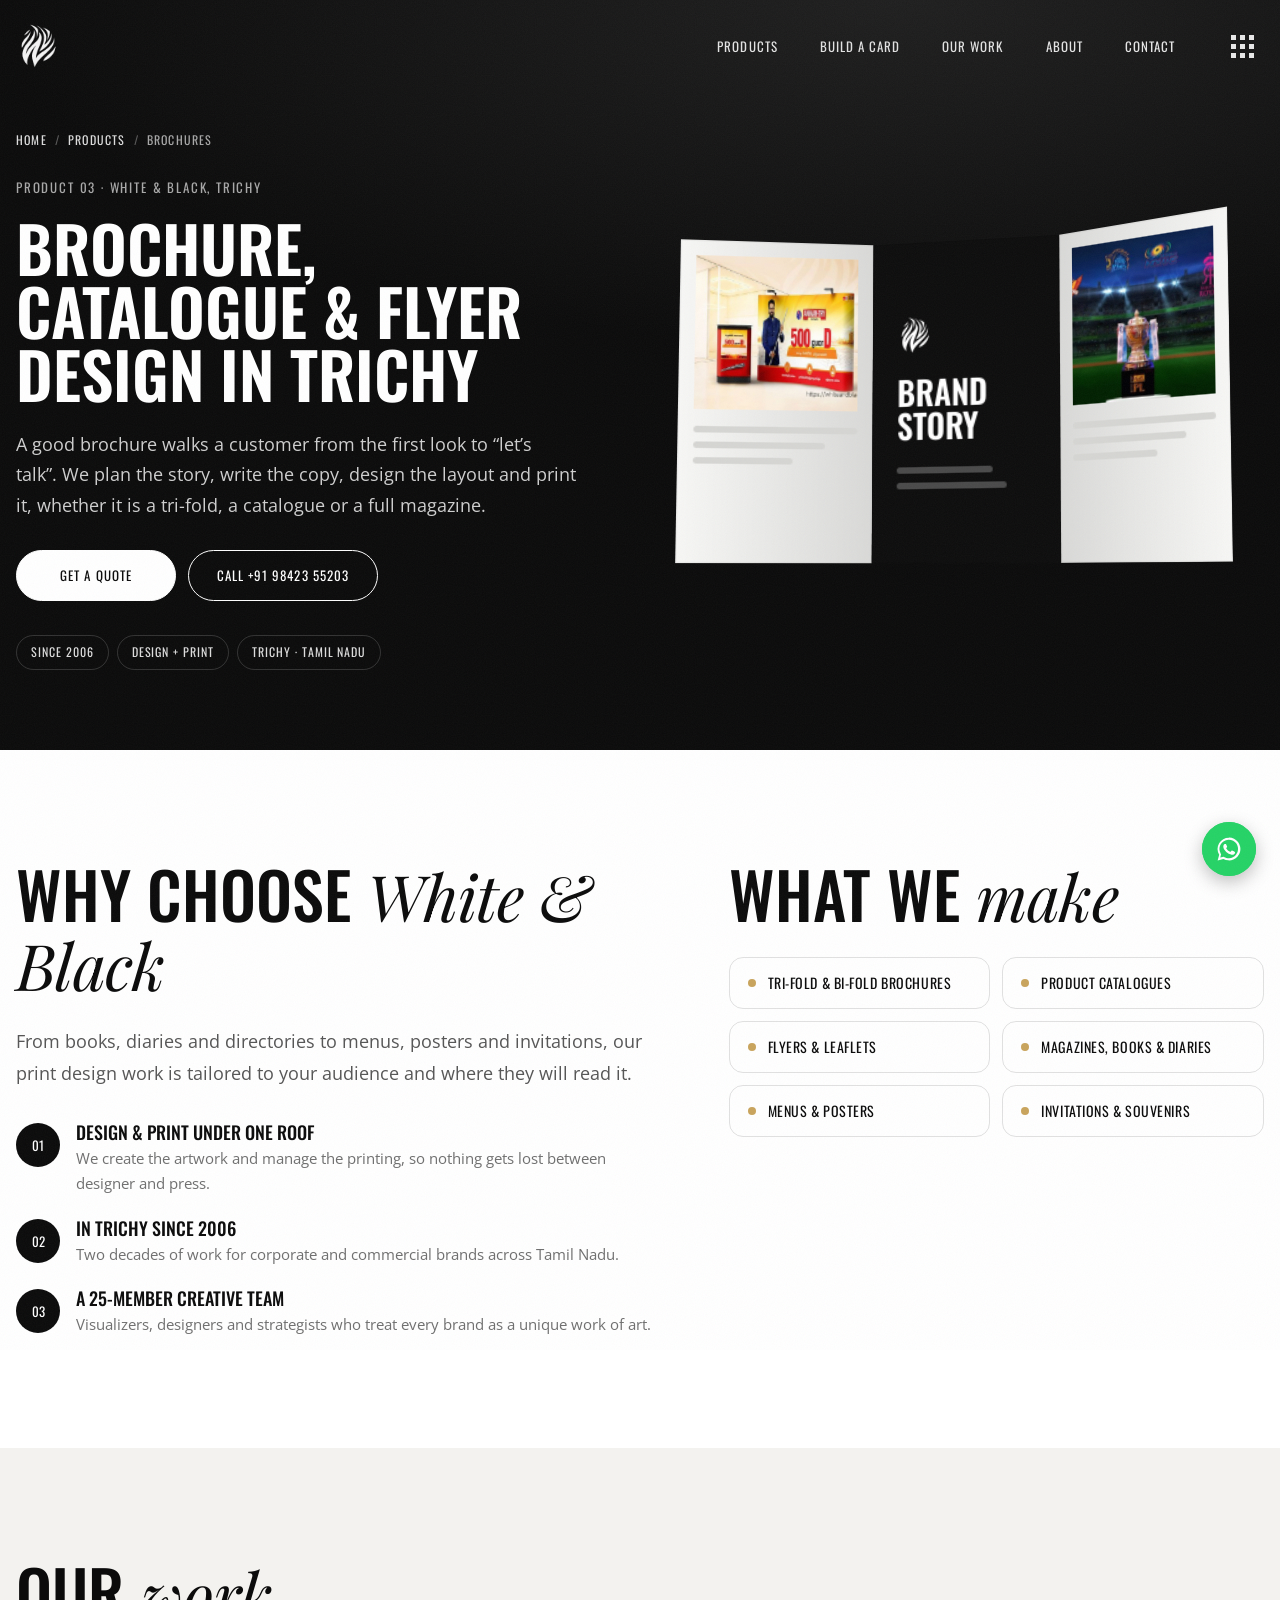
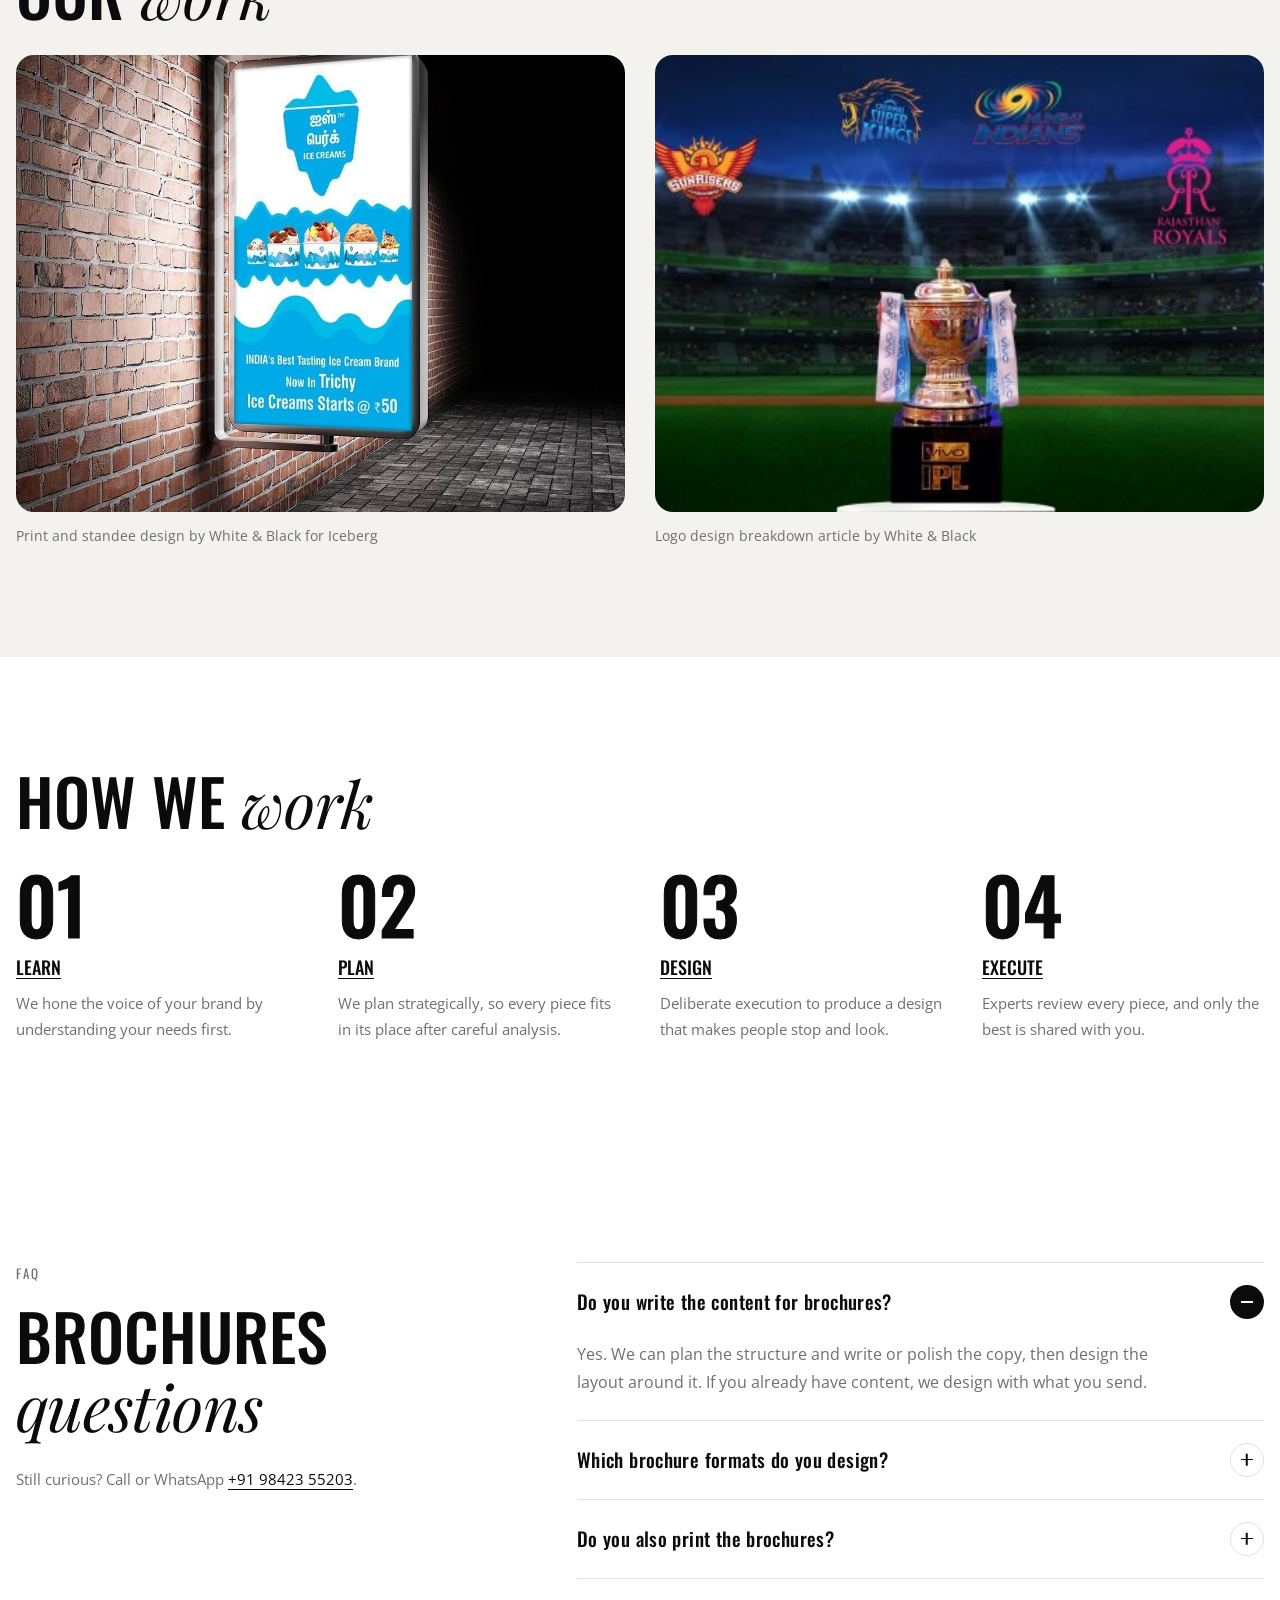
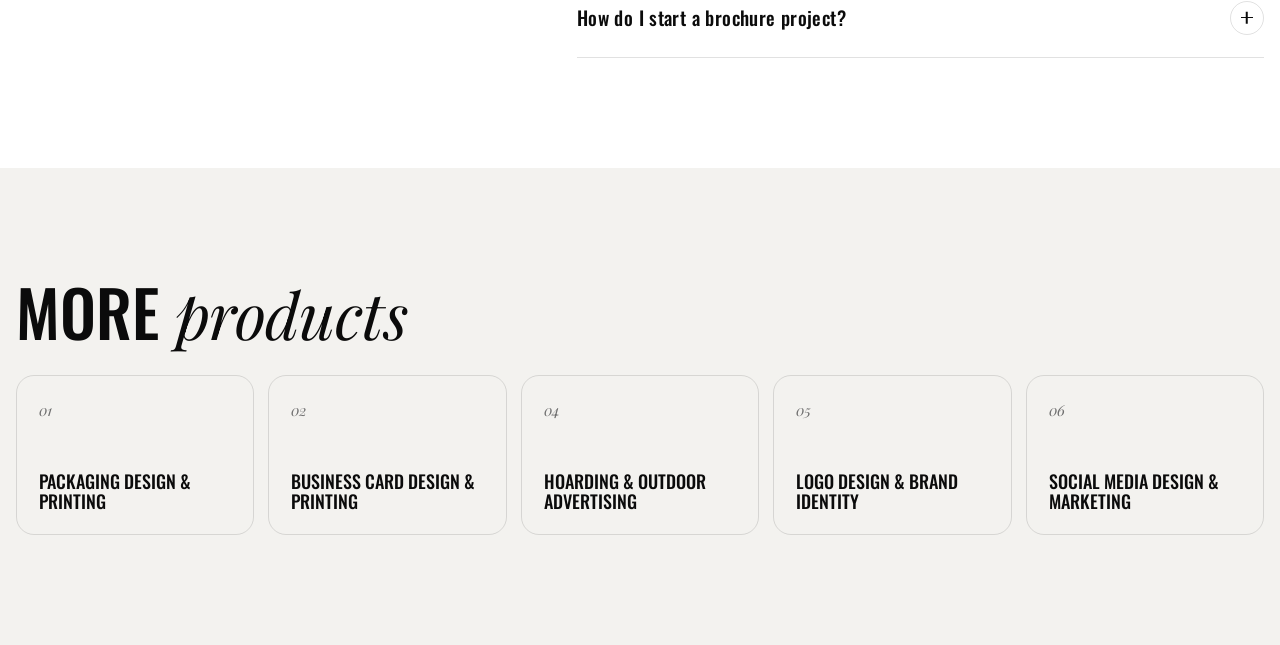
==== commit a3618324: "Fix overlapping text on all screen sizes, one-at-a-time FAQ" ====
--- a/brochure-catalogue-design-trichy/index.html
+++ b/brochure-catalogue-design-trichy/index.html
@@ -27,8 +27,8 @@
   <link rel="preconnect" href="https://fonts.googleapis.com">
   <link rel="preconnect" href="https://fonts.gstatic.com" crossorigin>
   <link href="https://fonts.googleapis.com/css2?family=Oswald:wght@300;400;500;600;700&family=Open+Sans:wght@400;600&family=Playfair+Display:ital,wght@1,400;1,600&display=swap" rel="stylesheet">
-  <link rel="stylesheet" href="../style.css?v=14">
-  <link rel="stylesheet" href="../product.css?v=3">
+  <link rel="stylesheet" href="../style.css?v=17">
+  <link rel="stylesheet" href="../product.css?v=4">
   <script type="application/ld+json">
 {
   "@context": "https://schema.org",
@@ -307,10 +307,10 @@
           <p class="faq__note">Still curious? Call or WhatsApp <a href="tel:+919842355203">+91 98423 55203</a>.</p>
         </div>
         <div class="faq__list">
-          <details class="faq__item" open><summary><h3 class="faq__q">Do you write the content for brochures?</h3><i></i></summary><p class="faq__a">Yes. We can plan the structure and write or polish the copy, then design the layout around it. If you already have content, we design with what you send.</p></details>
-          <details class="faq__item"><summary><h3 class="faq__q">Which brochure formats do you design?</h3><i></i></summary><p class="faq__a">Tri-fold, bi-fold and multi-page brochures, product catalogues, flyers, leaflets, magazines, menus, directories, diaries and invitations.</p></details>
-          <details class="faq__item"><summary><h3 class="faq__q">Do you also print the brochures?</h3><i></i></summary><p class="faq__a">Yes. As a print partner we prepare print-ready files and manage the printing, so the colours and folds come out as designed.</p></details>
-          <details class="faq__item"><summary><h3 class="faq__q">How do I start a brochure project?</h3><i></i></summary><p class="faq__a">Call or WhatsApp us on +91 98423 55203 or send your requirement through the quote form with the format, page count and quantity you need.</p></details>
+          <details class="faq__item" name="faq" open><summary><h3 class="faq__q">Do you write the content for brochures?</h3><i></i></summary><p class="faq__a">Yes. We can plan the structure and write or polish the copy, then design the layout around it. If you already have content, we design with what you send.</p></details>
+          <details class="faq__item" name="faq"><summary><h3 class="faq__q">Which brochure formats do you design?</h3><i></i></summary><p class="faq__a">Tri-fold, bi-fold and multi-page brochures, product catalogues, flyers, leaflets, magazines, menus, directories, diaries and invitations.</p></details>
+          <details class="faq__item" name="faq"><summary><h3 class="faq__q">Do you also print the brochures?</h3><i></i></summary><p class="faq__a">Yes. As a print partner we prepare print-ready files and manage the printing, so the colours and folds come out as designed.</p></details>
+          <details class="faq__item" name="faq"><summary><h3 class="faq__q">How do I start a brochure project?</h3><i></i></summary><p class="faq__a">Call or WhatsApp us on +91 98423 55203 or send your requirement through the quote form with the format, page count and quantity you need.</p></details>
         </div>
       </div>
     </section>
@@ -352,6 +352,6 @@
     <svg viewBox="0 0 32 32" width="28" height="28"><path fill="#fff" d="M16 3a13 13 0 0 0-11.2 19.6L3 29l6.6-1.7A13 13 0 1 0 16 3zm0 23.6c-2 0-4-.6-5.7-1.6l-.4-.2-3.9 1 1-3.8-.3-.4A10.6 10.6 0 1 1 16 26.6zm5.8-7.9c-.3-.2-1.9-.9-2.2-1s-.5-.2-.7.2-.8 1-1 1.2-.4.2-.7 0a8.7 8.7 0 0 1-4.3-3.7c-.3-.6.3-.5.9-1.7.1-.2 0-.4 0-.5l-1-2.4c-.3-.6-.5-.5-.7-.5h-.6c-.2 0-.6.1-.9.4s-1.1 1.1-1.1 2.7 1.2 3.2 1.3 3.4 2.3 3.5 5.6 4.9c2.1.9 2.9 1 4 .8.6-.1 1.9-.8 2.2-1.5s.3-1.4.2-1.5-.3-.3-.6-.4z"/></svg>
   </a>
 
-  <script src="../product.js?v=1"></script>
+  <script src="../product.js?v=2"></script>
 </body>
 </html>
--- a/style.css
+++ b/style.css
@@ -476,7 +476,7 @@
 .finish-foil .ccard__who b{-webkit-background-clip:text;background-clip:text;color:transparent}
 .corner-round{--rad:18px}
 .build__hint{position:absolute;bottom:22px;left:0;right:0;text-align:center;font-family:var(--head);text-transform:uppercase;font-size:11px;letter-spacing:.18em;color:#8a8a8a}
-.build__lead{color:var(--muted);max-width:440px;margin:-36px 0 34px;position:relative}
+.build__lead{color:var(--muted);max-width:440px;margin:0 0 34px}
 .opt{margin-bottom:24px}
 .opt__label{font-family:var(--head);text-transform:uppercase;font-size:12px;letter-spacing:.14em;margin-bottom:10px}
 .opt__inputs{display:flex;gap:10px}
@@ -691,7 +691,7 @@
   .story__steps{margin-bottom:10px;min-height:3.6em}
   .ustep{font-size:16px}
   .story__text .btn{display:none}
-  .story__bar{margin-bottom:0}
+  .story__bar{margin-bottom:12px}
   .story__scene{height:60vh;transform:scale(.6);transform-origin:50% 22%;margin:0 -33%}
   .arches{grid-template-columns:none;grid-auto-flow:column;grid-auto-columns:62vw;overflow-x:auto;scroll-snap-type:x mandatory;padding-bottom:10px;scrollbar-width:none;margin-right:-16px}
   .arches::-webkit-scrollbar{display:none}
@@ -757,7 +757,7 @@
 .about__founders b{color:var(--fg);font-weight:600}
 .faq__grid{display:grid;grid-template-columns:minmax(0,1fr) minmax(0,1.4fr);gap:70px;align-items:start}
 .faq__head{position:sticky;top:110px}
-.faq__note{color:var(--muted);margin-top:-30px}
+.faq__note{color:var(--muted)}
 .faq__note a{color:var(--fg);border-bottom:1px solid currentColor}
 .faq__item{border-top:1px solid var(--line)}
 .faq__item:last-child{border-bottom:1px solid var(--line)}
@@ -779,7 +779,7 @@
 .footer__products a:hover{color:#fff}
 .footer__bar nav span{color:#777}
 @media (max-width:899px){
-  .story__desc{font-size:13px;margin:-4px 0 6px;max-width:none}
+  .story__desc{font-size:13px;margin:0 0 6px;max-width:none}
   .story__more{margin-bottom:0}
   .about__facts{grid-template-columns:1fr;gap:18px}
   .faq__grid{grid-template-columns:minmax(0,1fr);gap:20px}
@@ -788,3 +788,17 @@
 }
 /* titles that are paragraphs (for a clean heading outline) keep the display font */
 .story__title,.showreel__title{font-family:var(--head);text-transform:uppercase;color:var(--fg)}
+
+/* headings that are not inside .section-head still need room below them */
+.build__panel .section-title,.faq__head .section-title{margin-bottom:24px}
+/* layout guards found by the multi-screen test */
+.process{overflow-x:clip}
+@media (min-width:900px) and (max-width:1100px){
+  .story__grid{grid-template-columns:330px minmax(0,1fr);gap:24px}
+  .story__title{font-size:50px}
+}
+@media (max-width:899px){
+  .story__scene{margin-top:18px}
+  .tilt--unbox{top:62%}
+  .unbox__shadow{top:74%}
+}
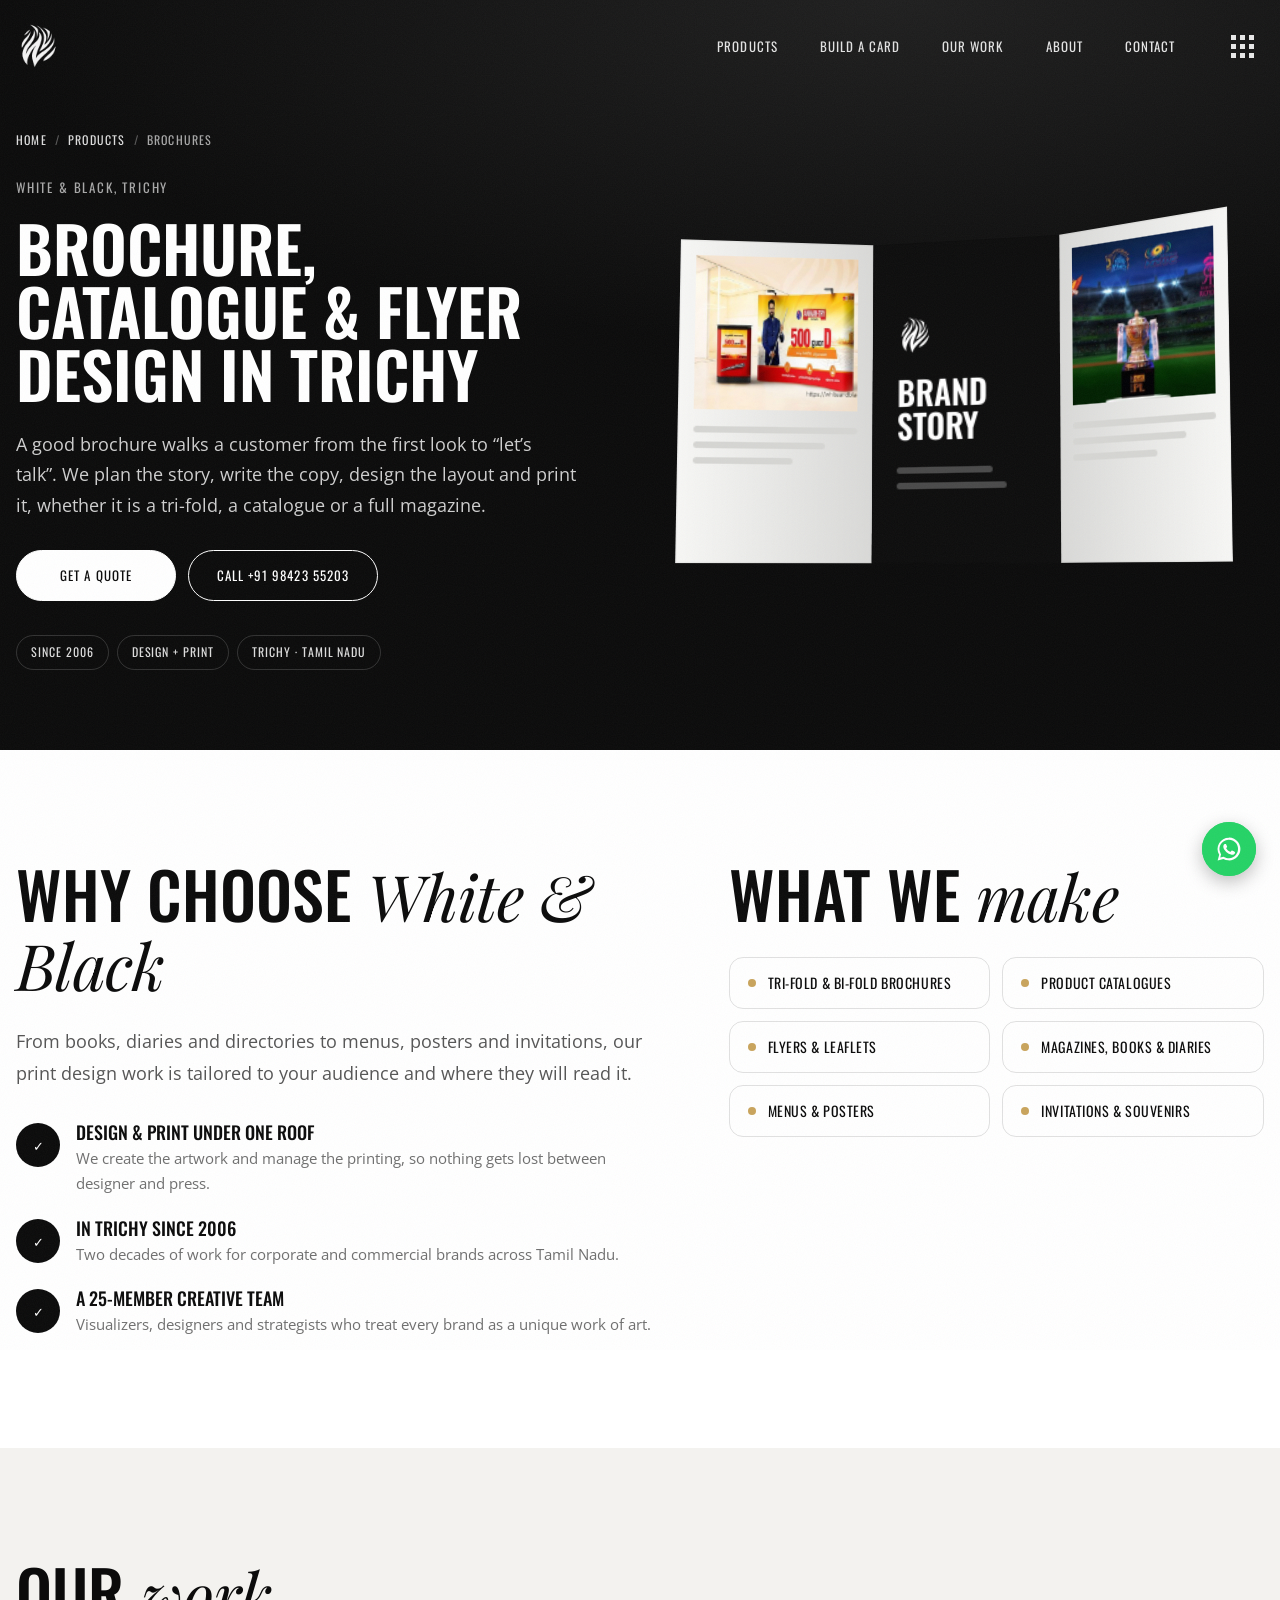
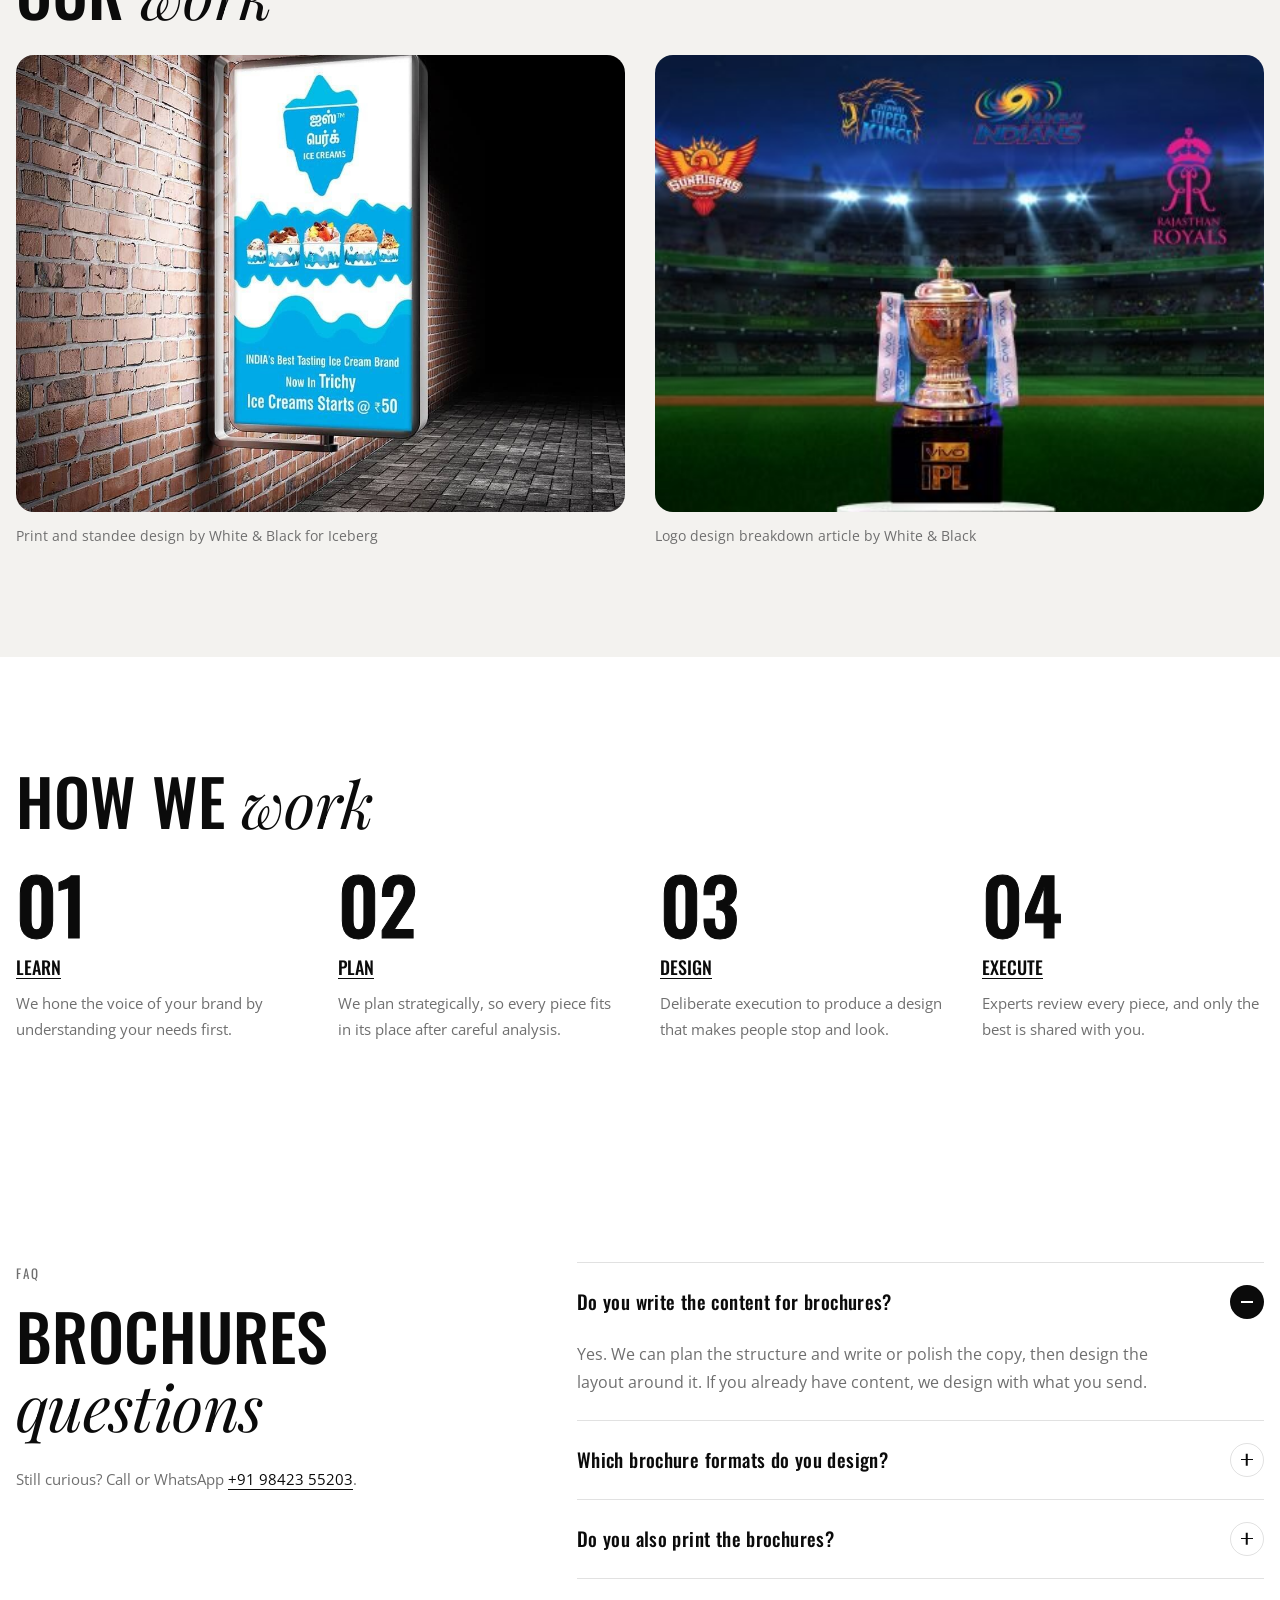
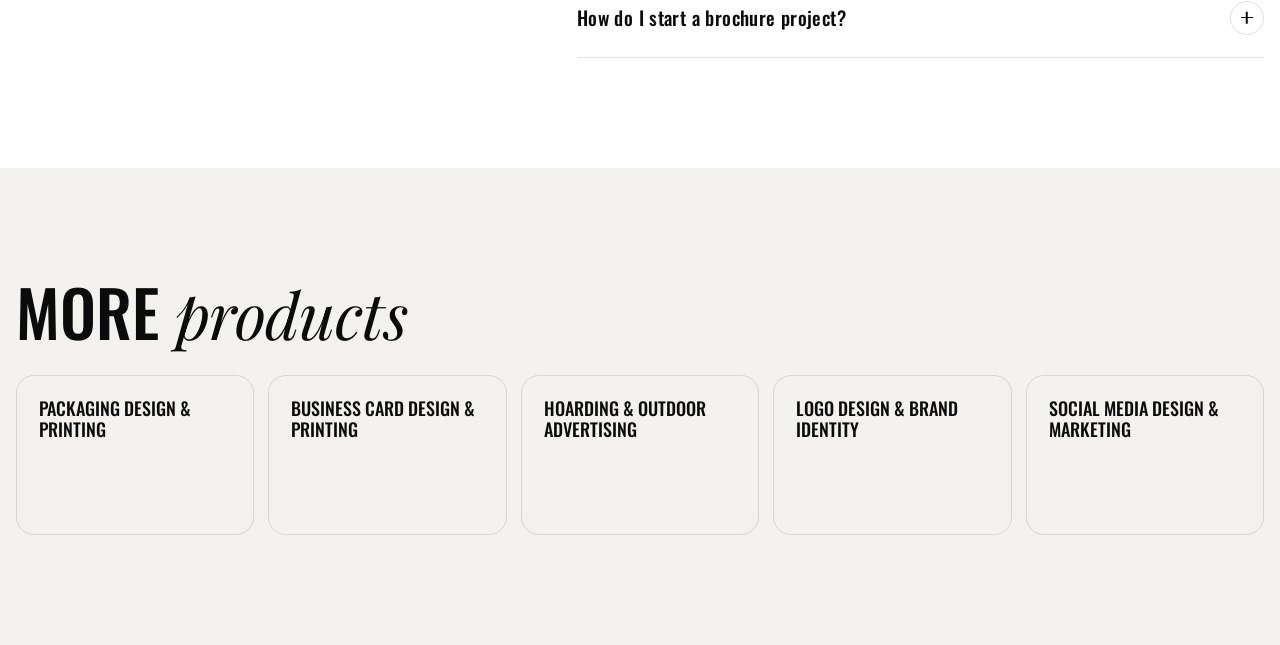
==== commit 072a2081: "Remove numbering from section labels" ====
--- a/brochure-catalogue-design-trichy/index.html
+++ b/brochure-catalogue-design-trichy/index.html
@@ -27,7 +27,7 @@
   <link rel="preconnect" href="https://fonts.googleapis.com">
   <link rel="preconnect" href="https://fonts.gstatic.com" crossorigin>
   <link href="https://fonts.googleapis.com/css2?family=Oswald:wght@300;400;500;600;700&family=Open+Sans:wght@400;600&family=Playfair+Display:ital,wght@1,400;1,600&display=swap" rel="stylesheet">
-  <link rel="stylesheet" href="../style.css?v=17">
+  <link rel="stylesheet" href="../style.css?v=19">
   <link rel="stylesheet" href="../product.css?v=4">
   <script type="application/ld+json">
 {
@@ -223,12 +223,12 @@
     <div class="menu__bg"></div>
     <div class="container menu__inner">
       <nav class="menu__nav">
-        <a href="../#products" style="--i:0"><span class="menu__no">01</span><span class="menu__mask"><span class="menu__txt">Products</span></span></a>
-        <a href="../#services" style="--i:1"><span class="menu__no">02</span><span class="menu__mask"><span class="menu__txt">Services</span></span></a>
-        <a href="../#build" style="--i:2"><span class="menu__no">03</span><span class="menu__mask"><span class="menu__txt">Build a Card</span></span></a>
-        <a href="../#work" style="--i:3"><span class="menu__no">04</span><span class="menu__mask"><span class="menu__txt">Our Work</span></span></a>
-        <a href="../#about" style="--i:4"><span class="menu__no">05</span><span class="menu__mask"><span class="menu__txt">About</span></span></a>
-        <a href="../#contact" style="--i:5"><span class="menu__no">06</span><span class="menu__mask"><span class="menu__txt">Contact</span></span></a>
+        <a href="../#products" style="--i:0"><span class="menu__mask"><span class="menu__txt">Products</span></span></a>
+        <a href="../#services" style="--i:1"><span class="menu__mask"><span class="menu__txt">Services</span></span></a>
+        <a href="../#build" style="--i:2"><span class="menu__mask"><span class="menu__txt">Build a Card</span></span></a>
+        <a href="../#work" style="--i:3"><span class="menu__mask"><span class="menu__txt">Our Work</span></span></a>
+        <a href="../#about" style="--i:4"><span class="menu__mask"><span class="menu__txt">About</span></span></a>
+        <a href="../#contact" style="--i:5"><span class="menu__mask"><span class="menu__txt">Contact</span></span></a>
       </nav>
       <div class="menu__side">
         <p class="label">Say hello</p>
@@ -244,7 +244,7 @@
       <div class="container phero__grid">
         <div>
           <nav class="crumbs" aria-label="Breadcrumb"><ol><li><a href="../">Home</a></li><li><a href="../#services">Products</a></li><li aria-current="page">Brochures</li></ol></nav>
-          <p class="label">Product 03 · White &amp; Black, Trichy</p>
+          <p class="label">White &amp; Black, Trichy</p>
           <h1>Brochure, Catalogue &amp; Flyer Design in Trichy</h1>
           <p class="phero__intro">A good brochure walks a customer from the first look to “let’s talk”. We plan the story, write the copy, design the layout and print it, whether it is a tri-fold, a catalogue or a full magazine.</p>
           <div class="phero__cta">
@@ -273,9 +273,9 @@
           <h2 class="section-title" data-reveal>Why choose <em>White &amp; Black</em></h2>
           <p data-reveal>From books, diaries and directories to menus, posters and invitations, our print design work is tailored to your audience and where they will read it.</p>
           <ul class="reasons">
-            <li data-reveal><i>01</i><div><h3>Design &amp; print under one roof</h3><p>We create the artwork and manage the printing, so nothing gets lost between designer and press.</p></div></li>
-            <li data-reveal><i>02</i><div><h3>In Trichy since 2006</h3><p>Two decades of work for corporate and commercial brands across Tamil Nadu.</p></div></li>
-            <li data-reveal><i>03</i><div><h3>A 25-member creative team</h3><p>Visualizers, designers and strategists who treat every brand as a unique work of art.</p></div></li>
+            <li data-reveal><i>&#10003;</i><div><h3>Design &amp; print under one roof</h3><p>We create the artwork and manage the printing, so nothing gets lost between designer and press.</p></div></li>
+            <li data-reveal><i>&#10003;</i><div><h3>In Trichy since 2006</h3><p>Two decades of work for corporate and commercial brands across Tamil Nadu.</p></div></li>
+            <li data-reveal><i>&#10003;</i><div><h3>A 25-member creative team</h3><p>Visualizers, designers and strategists who treat every brand as a unique work of art.</p></div></li>
           </ul>
         </div>
         <div>
@@ -318,7 +318,7 @@
     <section class="psec psec--cream pmore">
       <div class="container">
         <h2 class="section-title" data-reveal>More <em>products</em></h2>
-        <div class="pmore__grid" data-reveal><a href="../packaging-design-printing-trichy/" class="pm"><span>01</span><b>Packaging Design &amp; Printing</b></a><a href="../business-card-printing-trichy/" class="pm"><span>02</span><b>Business Card Design &amp; Printing</b></a><a href="../hoarding-outdoor-advertising-trichy/" class="pm"><span>04</span><b>Hoarding &amp; Outdoor Advertising</b></a><a href="../logo-design-branding-trichy/" class="pm"><span>05</span><b>Logo Design &amp; Brand Identity</b></a><a href="../social-media-marketing-trichy/" class="pm"><span>06</span><b>Social Media Design &amp; Marketing</b></a></div>
+        <div class="pmore__grid" data-reveal><a href="../packaging-design-printing-trichy/" class="pm"><b>Packaging Design &amp; Printing</b></a><a href="../business-card-printing-trichy/" class="pm"><b>Business Card Design &amp; Printing</b></a><a href="../hoarding-outdoor-advertising-trichy/" class="pm"><b>Hoarding &amp; Outdoor Advertising</b></a><a href="../logo-design-branding-trichy/" class="pm"><b>Logo Design &amp; Brand Identity</b></a><a href="../social-media-marketing-trichy/" class="pm"><b>Social Media Design &amp; Marketing</b></a></div>
       </div>
     </section>
   </main>
--- a/style.css
+++ b/style.css
@@ -802,3 +802,15 @@
   .tilt--unbox{top:62%}
   .unbox__shadow{top:74%}
 }
+/* touch devices: lock scroll when menus open, lighter effects for smooth pinning */
+html.no-scroll,html.no-scroll body{overflow:hidden}
+html,body{overflow-anchor:none}
+@media (hover:none) and (pointer:coarse),(max-width:899px){
+  body::after{display:none}
+  .stage__dust{display:none}
+  .glass{backdrop-filter:none;-webkit-backdrop-filter:none;background:rgba(26,26,26,.94)}
+  .bubble{backdrop-filter:none;-webkit-backdrop-filter:none;background:rgba(44,44,44,.94)}
+  .stage__spot{filter:none}
+}
+/* callouts without numbers: a small gold dot */
+.callout span{width:12px;height:12px;margin-top:7px;border:0;background:var(--gold)}
